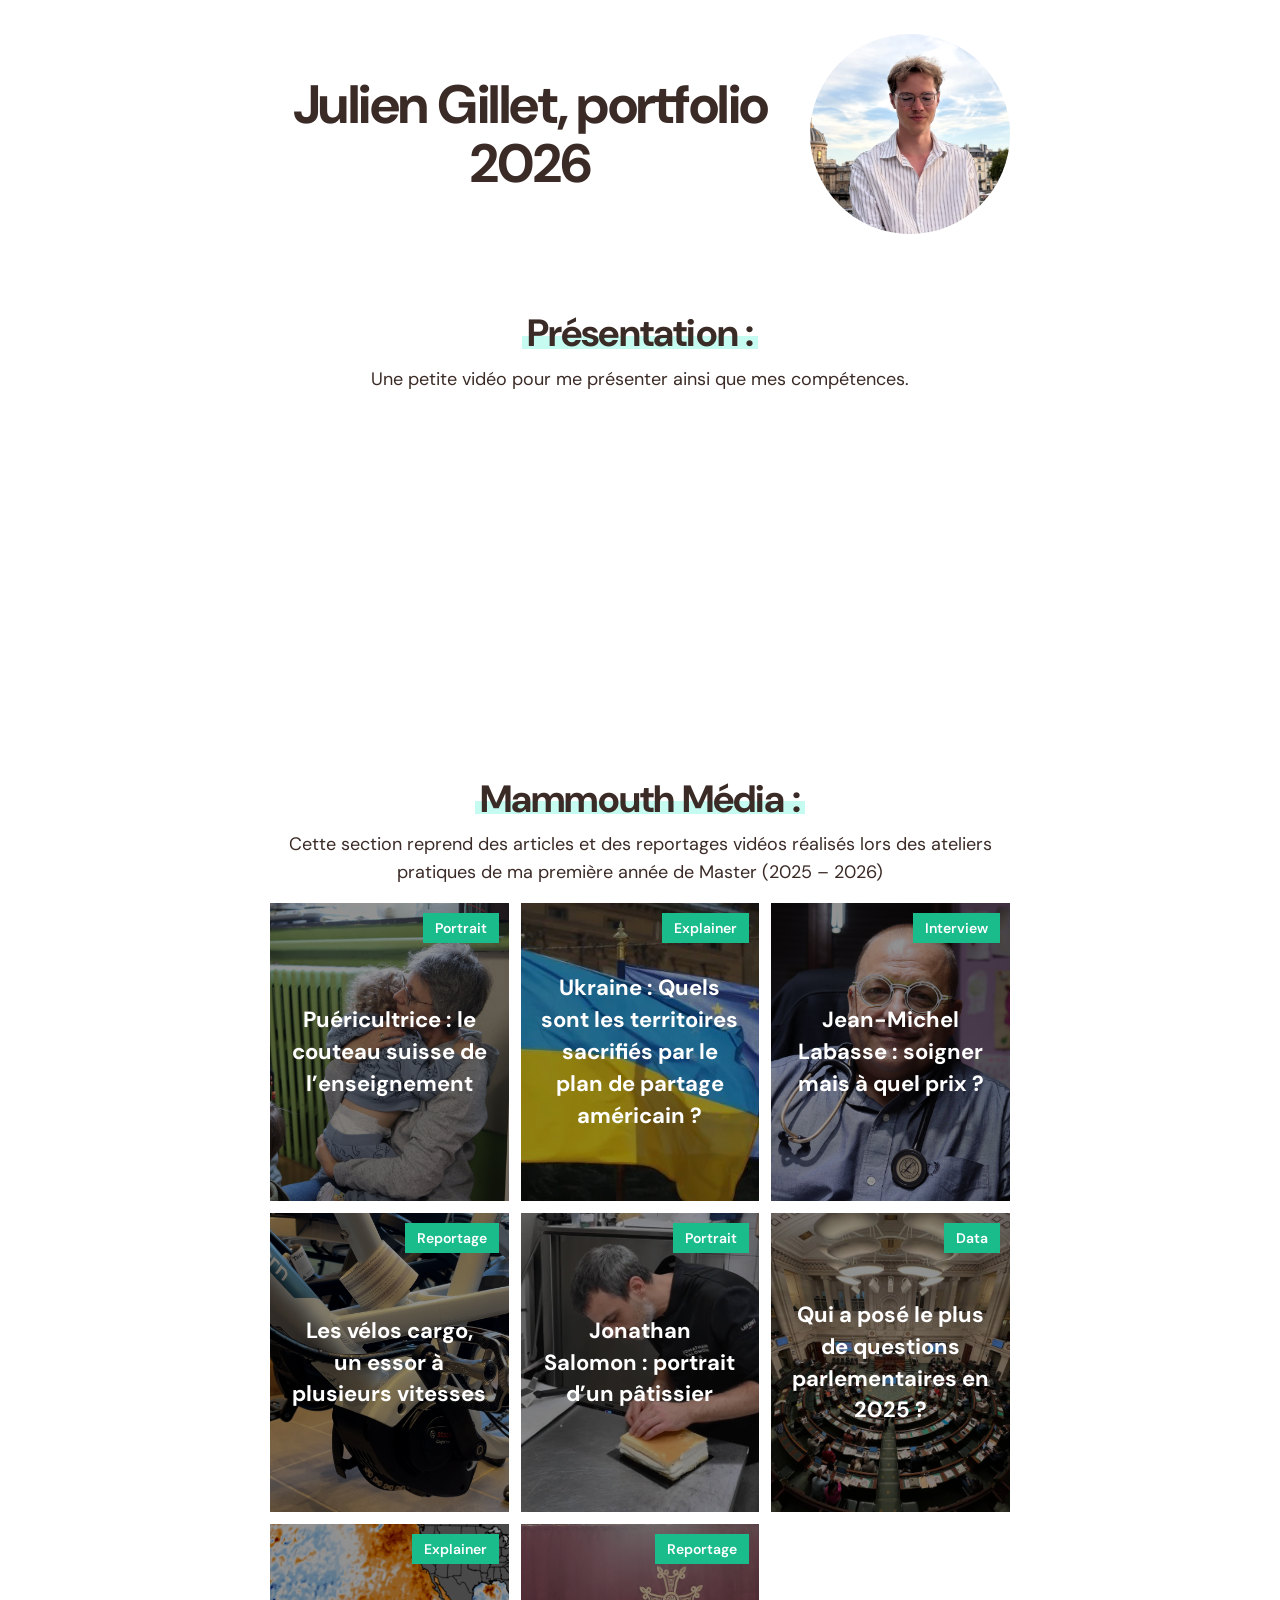
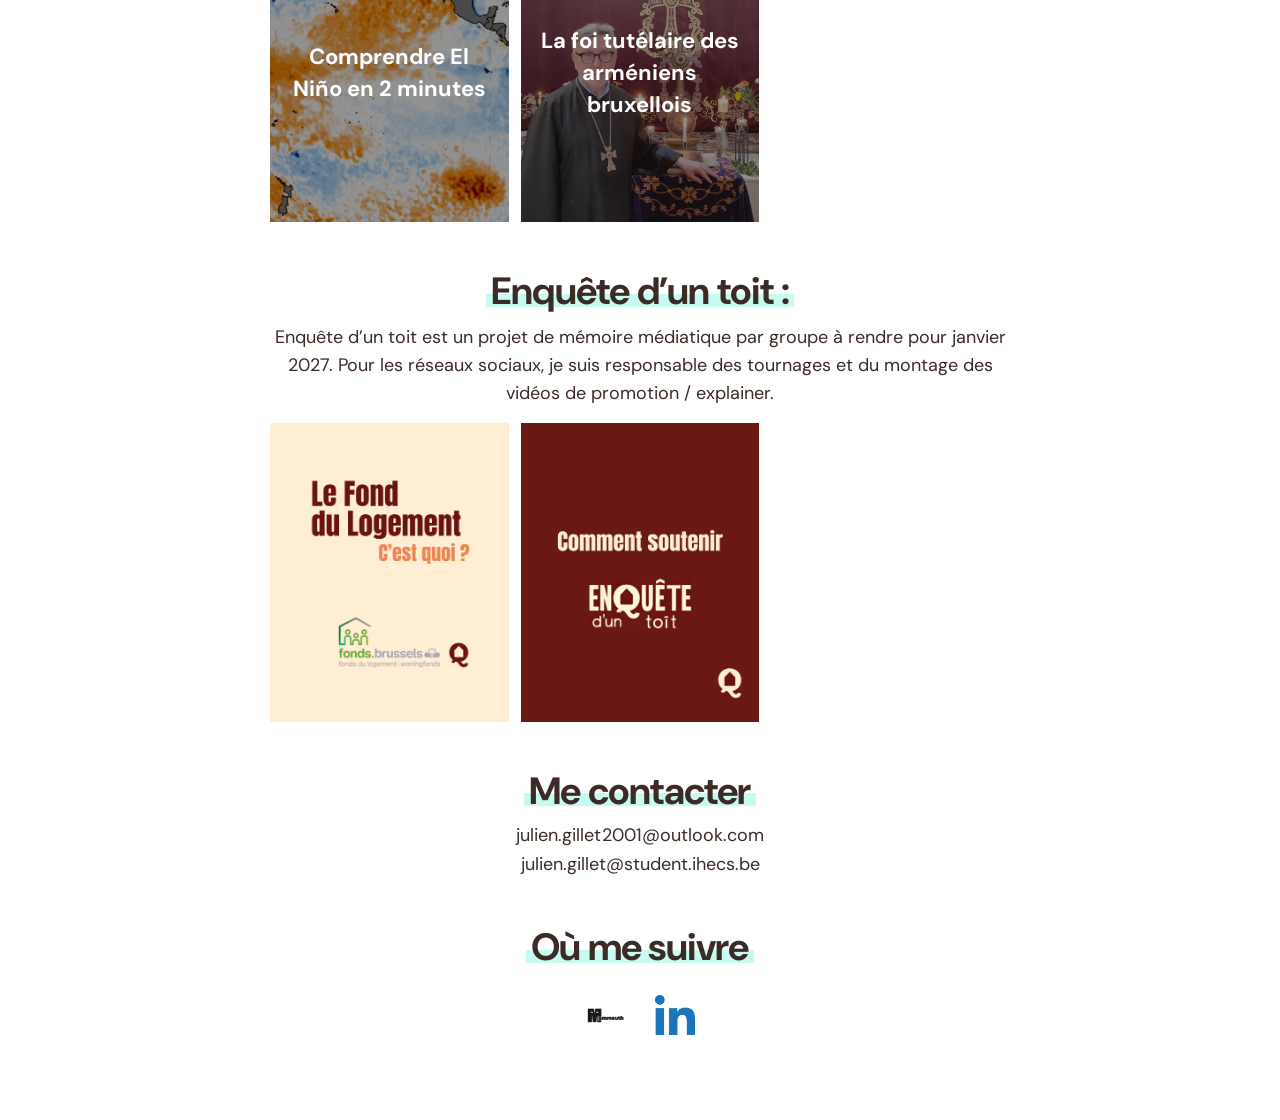
==== index.html @ 7c835398 "Add files via upload" ====
<!DOCTYPE html>
<html lang="fr">

<head>

  <meta charset="UTF-8">

  <meta name="viewport" content="width=device-width, initial-scale=1.0">

  <meta
    name="description"
    content="Portfolio de Julien Gillet, journaliste."
  >

  <title>Julien Gillet, journaliste</title>


  <!-- Police -->

  <link rel="preconnect" href="https://fonts.googleapis.com">

  <link
    rel="preconnect"
    href="https://fonts.gstatic.com"
    crossorigin
  >

  <link
    href="https://fonts.googleapis.com/css2?family=DM+Sans:wght@400;500;600;700&display=swap"
    rel="stylesheet"
  >


  <!-- CSS -->

  <link rel="stylesheet" href="style.css">

</head>


<body>


  <main class="site">


    <!-- =========================================
         TITRE PRINCIPAL
         ========================================= -->

    <header class="hero">

      <div class="hero-content">

        <h1>
          <span>Julien Gillet, portfolio 2026</span>
        </h1>

        <img
          src="images/JulienPdp.png"
          alt="Julien Gillet"
          class="portrait"
        >

      </div>

    </header>



    <!-- =========================================
         VIDÉO
         ========================================= -->

    <section class="section video-section">

      <h2>
        Présentation :
      </h2>

      <p class="video-subtitle">

        Une petite vidéo pour me présenter ainsi que mes compétences.

      </p>


      <div class="video-player">

  <iframe width="560" height="315" src="https://www.youtube.com/embed/Kkm72tckojM?si=UDaJJCQVINg5GWAx" title="YouTube video player" frameborder="0" allow="accelerometer; autoplay; clipboard-write; encrypted-media; gyroscope; picture-in-picture; web-share" referrerpolicy="strict-origin-when-cross-origin" allowfullscreen></iframe>
</div>

    </section>



    <!-- =========================================
         MAMMOUTH MEDIA
         ========================================= -->

    <section class="section mammouth">

      <h2>Mammouth Média :</h2>

      <p class="intro">

        Cette section reprend des articles et des reportages vidéos réalisés lors des
        ateliers pratiques de ma première année de Master (2025 – 2026)

      </p>


      <div class="cards-grid">


        <!-- =========================================
             CARTE 1
             ========================================= -->

        <a
          class="card"
          href="https://www.mammouth.media/puericultrice-le-couteau-suisse-de-lenseignement/"
          target="_blank"
          rel="noopener noreferrer"
        >

          <img
            src="images/1.jpg"
            alt="Puéricultrice"
          >

          <!-- CATÉGORIE -->

          <span class="card-category">
            Portrait
          </span>

          <span class="card-overlay"></span>

          <span class="card-content">

            <span class="card-title">
              Puéricultrice : le couteau suisse de l’enseignement
            </span>

            <span class="card-chapeau">

              Une part d’enseignante mixée avec une part d’éducatrice et un soupçon
              d’infirmière, c’est la description parfaite du métier de puéricultrice.
              Depuis 28 ans, Madame Anne accompagne les plus petits dans une école
              du quartier des Vennes à Liège.

            </span>

            <span class="card-date">08/12/2025</span>

          </span>

        </a>



        <!-- =========================================
             CARTE 2
             ========================================= -->

        <a
          class="card"
          href="https://www.mammouth.media/ukraine-quels-sont-les-territoires-sacrifies-par-le-plan-de-partage-americain/"
          target="_blank"
          rel="noopener noreferrer"
        >

          <img
            src="images/2.webp"
            alt="Ukraine"
          >

          <!-- CATÉGORIE -->

          <span class="card-category">
            Explainer
          </span>

          <span class="card-overlay"></span>

          <span class="card-content">

            <span class="card-title">
              Ukraine : Quels sont les territoires sacrifiés par le plan de partage américain ?
            </span>

            <span class="card-chapeau">

              Le plan de partage américain sur l’Ukraine, qui fait actuellement
              l’objet d’intense tractations diplomatiques, pourrait faire perdre
              au pays de larges pans de son territoire.

            </span>

            <span class="card-date">12/12/2025</span>

          </span>

        </a>



        <!-- =========================================
             CARTE 3
             ========================================= -->

        <a
          class="card"
          href="medecin.html"
        >

          <img
            src="images/JM1.JPG"
            alt="Jean-Michel Labasse"
          >

          <!-- CATÉGORIE -->

          <span class="card-category">
            Interview
          </span>

          <span class="card-overlay"></span>

          <span class="card-content">

            <span class="card-title">
              Jean-Michel Labasse : soigner mais à quel prix ?
            </span>

            <span class="card-chapeau">

              Dans la région de Juprelle, où trouver un médecin généraliste devient
              un défi, Jean-Michel Labasse poursuit ses journées jusque tard dans
              la nuit pour ses patients.

            </span>

            <span class="card-date">19/12/2025</span>

          </span>

        </a>



        <!-- =========================================
             CARTE 4
             ========================================= -->

        <a
          class="card"
          href="https://www.mammouth.media/les-velos-cargo-un-essor-a-plusieurs-vitesses/"
          target="_blank"
          rel="noopener noreferrer"
        >

          <img
            src="images/3.jpg"
            alt="Vélos cargo"
          >

          <!-- CATÉGORIE -->

          <span class="card-category">
            Reportage
          </span>

          <span class="card-overlay"></span>

          <span class="card-content">

            <span class="card-title">
              Les vélos cargo, un essor à plusieurs vitesses
            </span>

            <span class="card-chapeau">

              Entre 2022 et 2024, le vélo cargo a connu un pic de popularité
              et une augmentation des ventes de près de 66% à Bruxelles.
              Mais pourquoi ce moyen de transport est-il privilégié aujourd’hui
              dans la capitale ?

            </span>

            <span class="card-date">10/02/2026</span>

          </span>

        </a>



        <!-- =========================================
             CARTE 5
             ========================================= -->

        <a
          class="card"
          href="https://www.mammouth.media/jonathan-salomon-portrait-dun-patissier/"
          target="_blank"
          rel="noopener noreferrer"
        >

          <img
            src="images/4.png"
            alt="Jonathan Salomon"
          >

          <!-- CATÉGORIE -->

          <span class="card-category">
            Portrait
          </span>

          <span class="card-overlay"></span>

          <span class="card-content">

            <span class="card-title">
              Jonathan Salomon : portrait d’un pâtissier
            </span>

            <span class="card-chapeau">

              Révélation 2026 de la pâtisserie chez Tartines et Boterham,
              Jonathan Salomon incarne la rigueur, la précision et l’amour
              du travail bien fait. Entre gestes maîtrisés et quête de perfection,
              il nous ouvre les portes de sa passion et de son univers gourmand.

            </span>

            <span class="card-date">18/03/2026</span>

          </span>

        </a>



        <!-- =========================================
             CARTE 6
             ========================================= -->

        <a
          class="card"
          href="https://www.mammouth.media/qui-a-pose-le-plus-de-questions-parlementaires-en-2025/"
          target="_blank"
          rel="noopener noreferrer"
        >

          <img
            src="images/5.jpg"
            alt="Parlement"
          >

          <!-- CATÉGORIE -->

          <span class="card-category">
            Data
          </span>

          <span class="card-overlay"></span>

          <span class="card-content">

            <span class="card-title">
              Qui a posé le plus de questions parlementaires en 2025 ?
            </span>

            <span class="card-chapeau">

              Près de 14.000 questions ont été posées en 2025 par les élus
              fédéraux. Mammouth a analysé toutes les questions écrites et
              orales de l’année passée, et a découvert que certains députés
              gonflaient artificiellement leurs statistiques.

            </span>

            <span class="card-date">22/04/2026</span>

          </span>

        </a>



        <!-- =========================================
             CARTE 7
             ========================================= -->

        <a
          class="card"
          href="https://www.mammouth.media/comprendre-el-nino-en-2-minutes/"
          target="_blank"
          rel="noopener noreferrer"
        >

          <img
            src="images/6.png"
            alt="El Niño"
          >

          <!-- CATÉGORIE -->

          <span class="card-category">
            Explainer
          </span>

          <span class="card-overlay"></span>

          <span class="card-content">

            <span class="card-title">
              Comprendre El Niño en 2 minutes
            </span>

            <span class="card-chapeau">

              El Niño est un phénomène climatique au cours duquel les eaux
              de surface de l’océan Pacifique central et oriental connaissent
              un réchauffement anormal, provoquant des dérèglements
              météorologiques à travers le monde.

            </span>

            <span class="card-date">13/05/2026</span>

          </span>

        </a>



        <!-- =========================================
             CARTE 8
             ========================================= -->

        <a
          class="card"
          href="https://www.mammouth.media/la-foi-tutelaire-des-armeniens-bruxellois/"
          target="_blank"
          rel="noopener noreferrer"
        >

          <img
            src="images/7.jpeg"
            alt="Arméniens bruxellois"
          >

          <!-- CATÉGORIE -->

          <span class="card-category">
            Reportage
          </span>

          <span class="card-overlay"></span>

          <span class="card-content">

            <span class="card-title">
              La foi tutélaire des arméniens bruxellois
            </span>

            <span class="card-chapeau">

              Ils étaient marchands de tapis ou joailliers, ils sont maintenant
              couturiers, avocats ou commerçants. De la fin du XIXème siècle
              jusqu’aux réfugiés des crises récentes, les Arméniens ont bâti
              leur survie sur un équilibre : la transmission.

            </span>

            <span class="card-date">19/05/2026</span>

          </span>

        </a>

      </div>

    </section>



    <!-- =========================================
         ENQUÊTE D'UN TOIT
         ========================================= -->

    <section class="section enquete">

      <h2 class="surlignage-rouge">
        Enquête d’un toit :
      </h2>


      <p class="intro">

        Enquête d’un toit est un projet de mémoire médiatique par groupe
        à rendre pour janvier 2027. Pour les réseaux sociaux, je suis
        responsable des tournages et du montage des vidéos de promotion /
        explainer.

      </p>


      <div class="project-grid">


        <!-- IMAGE ENQUÊTE 1 -->

        <a
          class="project-card"
          href="https://www.instagram.com/reel/DZh5MXGIscO/?utm_source=ig_web_copy_link&igsh=MzRlODBiNWFlZA=="
          target="_blank"
          rel="noopener noreferrer"
        >

          <img
            src="images/E1.png"
            alt="Le Fonds du logement"
          >

        </a>



        <!-- IMAGE ENQUÊTE 2 -->

        <a
          class="project-card"
          href="https://www.instagram.com/reel/Dacrt1Roj2_/?utm_source=ig_web_copy_link&igsh=MzRlODBiNWFlZA=="
          target="_blank"
          rel="noopener noreferrer"
        >

          <img
            src="images/E2.png"
            alt="Enquête d'un toit"
          >

        </a>


      </div>

    </section>



    <!-- =========================================
         CONTACT & RÉSEAUX
         ========================================= -->

    <section class="section contact">


      <!-- ME CONTACTER -->

      <h2>
        Me contacter
      </h2>


      <a
        class="email"
        href="mailto:julien.gillet2001@outlook.com"
      >
        julien.gillet2001@outlook.com
      </a>


      <a
        class="email"
        href="mailto:julien.gillet@student.ihecs.be"
      >
        julien.gillet@student.ihecs.be
      </a>



      <!-- ME SUIVRE -->

      <h2 class="follow-title">
        Où me suivre
      </h2>


      <div class="social-links">


        <!-- MAMMOUTH MEDIA -->

        <a
          href="https://www.mammouth.media/author/julieng/"
          target="_blank"
          rel="noopener noreferrer"
        >

          <img
            src="images/Mammouth.gif"
            alt="Mammouth Media"
          >

        </a>



        <!-- LINKEDIN -->

        <a
          href="https://www.linkedin.com/in/julien-gillet-116ba7292/"
          target="_blank"
          rel="noopener noreferrer"
        >

          <img
            src="images/linkedin.png"
            alt="LinkedIn"
          >

        </a>

      </div>

    </section>


  </main>


</body>

</html>
---- style.css ----
/* =========================================
   JULIEN GILLET — PORTFOLIO
   ========================================= */

:root {

  --background: #ffffff;

  --text: #3b2b27;

  --card-gap: 12px;

  --content-width: 740px;

}

* {

  box-sizing: border-box;

}

html {

  scroll-behavior: smooth;

}

body {

  margin: 0;

  background: var(--background);

  color: var(--text);

  font-family: "DM Sans", sans-serif;

  -webkit-font-smoothing: antialiased;

}

.site {

  width: min(var(--content-width), calc(100% - 40px));

  margin: 0 auto;

  padding-bottom: 80px;

}

/* =========================================
   TITRE + PHOTO
   ========================================= */

.hero-content {
  display: flex;
  align-items: center;
  justify-content: center;
  gap: 20px;
}

.portrait {
  width: 200px;
  height: 200px;
  object-fit: cover;
  border-radius: 50%;
  display: block;
}


/* =========================================
   TITRE PRINCIPAL
   ========================================= */

.hero {

  text-align: center;

  padding: 34px 0 78px;

}

.hero h1 {

  position: relative;

  display: inline-block;

  margin: 0;

  font-size: clamp(34px, 5vw, 54px);

  line-height: 1.1;

  font-weight: 700;

  letter-spacing: -1.5px;

  z-index: 1;

}


/* SURLIGNAGE DU H1 */

.hero h1::after {

  content: "";

  position: absolute;

  left: -5px;

  right: -5px;

  bottom: 7px;

  height: 30%;

  z-index: -1;

}


/* =========================================
   TITRES H2
   ========================================= */

.section h2 {

  position: relative;

  display: inline-block;

  margin: 0 0 10px;

  font-size: 38px;

  line-height: 1.15;

  font-weight: 700;

  letter-spacing: -0.8px;

  z-index: 1;

}


/* SURLIGNAGE H2 */

.section h2::after {

  content: "";

  position: absolute;

  left: -5px;

  right: -5px;

  bottom: 7px;

  height: 30%;

  background: rgba(166, 249, 232, 0.65);

  z-index: -1;

}


/* =========================================
   SURIGNAGE ROUGE
   ENQUÊTE D'UN TOIT
   ========================================= */

.surlignage-rouge::after {

  background: rgba(108, 21, 18, 0.65);

}


/* =========================================
   SECTIONS
   ========================================= */

.section {

  text-align: center;

  margin-bottom: 48px;

}



.intro {

  margin: 0 0 16px;

  font-size: 18px;

  line-height: 1.55;

  font-weight: 400;

}


/* =========================================
   VIDÉO
   ========================================= */

.video-section {

  margin-bottom: 48px;

}


.video-subtitle {

  margin: 0 0 16px;

  font-size: 18px;

  line-height: 1.55;

  font-weight: 400;

}


.video-player {

  width: 100%;

  overflow: hidden;

}


.video-player video {

  display: block;

  width: 100%;

  height: auto;

}


/* =========================================
   CARTES MAMMOUTH MEDIA
   ========================================= */

.cards-grid {

  display: grid;

  grid-template-columns: repeat(3, minmax(0, 1fr));

  gap: var(--card-gap);

  text-align: left;

}



.card {

  position: relative;

  display: block;

  aspect-ratio: 0.80;

  overflow: hidden;

  color: white;

  text-decoration: none;

  isolation: isolate;

}


/* IMAGE */

.card img {

  position: absolute;

  inset: 0;

  width: 100%;

  height: 100%;

  object-fit: cover;

  display: block;

  transition: transform 0.45s ease;

}


/* =========================================
   CATÉGORIE
   ========================================= */

.card-category {

  position: absolute;

  top: 10px;

  right: 10px;

  z-index: 4;

  padding: 8px 12px;

  background: #1abc8c;

  color: white;

  font-size: 14px;

  font-weight: 600;

  line-height: 1;

  pointer-events: none;

}


/* =========================================
   OVERLAY
   ========================================= */

.card-overlay {

  position: absolute;

  inset: 0;

  z-index: 1;

  background: rgba(0, 0, 0, 0.43);

  transition: background 0.4s ease;

}


/* =========================================
   CONTENU DE LA CARTE
   ========================================= */

.card-content {

  position: absolute;

  inset: 0;

  z-index: 2;

  width: 100%;

  height: 100%;

  display: flex;

  align-items: center;

  justify-content: center;

  padding: 20px;

  text-align: center;

}


/* =========================================
   TITRE
   ========================================= */

.card-title {

  display: block;

  font-size: clamp(17px, 2vw, 22px);

  line-height: 1.45;

  font-weight: 700;

  opacity: 1;

  transition:

    opacity 0.3s ease,

    transform 0.4s ease;

}


/* =========================================
   CHAPEAU
   ========================================= */

.card-chapeau {

  position: absolute;

  left: 50%;

  top: 50%;

  width: 85%;

  transform: translate(-50%, -50%);

  opacity: 0;

  font-size: 14px;

  line-height: 1.45;

  font-weight: 400;

  transition: opacity 0.35s ease;

  pointer-events: none;

}


/* =========================================
   DATE
   ========================================= */

.card-date {

  position: absolute;

  left: 50%;

  bottom: 16px;

  transform: translateX(-50%);

  width: 90%;

  text-align: center;

  font-size: 12px;

  font-weight: 500;

  opacity: 0;

  transition: opacity 0.35s ease;

  pointer-events: none;

}


/* =========================================
   HOVER CARTES
   ========================================= */

.card:hover img {

  transform: scale(1.045);

}



.card:hover .card-overlay {

  background: rgba(0, 0, 0, 0.70);

}


/* LE TITRE DISPARAÎT */

.card:hover .card-title {

  opacity: 0;

  transform: scale(0.95);

}


/* LE CHAPEAU APPARAÎT */

.card:hover .card-chapeau {

  opacity: 1;

}


/* LA DATE APPARAÎT EN BAS */

.card:hover .card-date {

  opacity: 1;

}


/* =========================================
   ENQUÊTE D'UN TOIT
   ========================================= */

.enquete {

  margin-top: 4px;

}



.project-grid {

  display: grid;

  grid-template-columns: repeat(3, minmax(0, 1fr));

  gap: var(--card-gap);

  justify-content: center;

}



.project-card {

  position: relative;

  display: block;

  aspect-ratio: 0.80;

  overflow: hidden;

  line-height: 0;

}



.project-card img {

  width: 100%;

  height: 100%;

  object-fit: cover;

  display: block;

  transition: transform 0.35s ease;

}



.project-card:hover img {

  transform: scale(1.025);

}


/* =========================================
   CONTACT
   ========================================= */

.contact {

  margin-top: 8px;

  margin-bottom: 0;

  display: flex;

  flex-direction: column;

  align-items: center;

}



.contact h2 {

  margin-bottom: 10px;

}


/* EMAIL */

.email {

  display: block;

  color: var(--text);

  font-size: 18px;

  text-decoration: none;

  margin-bottom: 5px;

}



.email:hover {

  text-decoration: underline;

}


/* =========================================
   RÉSEAUX SOCIAUX
   ========================================= */

.follow-title {

  margin-top: 45px !important;

}



.social-links {

  display: flex;

  align-items: center;

  justify-content: center;

  gap: 20px;

  margin-top: 10px;

}



.social-links a {

  display: flex;

  align-items: center;

  justify-content: center;

  width: 50px;

  height: 50px;

  background: transparent;

  text-decoration: none;

}



.social-links img {

  width: 40px;

  height: 40px;

  object-fit: contain;

  display: block;

  transition:

    transform 0.25s ease,

    opacity 0.25s ease;

}



.social-links a:hover img {

  transform: scale(1.1);

  opacity: 0.75;

}


/* =========================================
   TABLETTE
   ========================================= */

@media (max-width: 800px) {

  .site {

    width: min(100% - 32px, 620px);

  }



  .hero {

    padding-top: 28px;

    padding-bottom: 55px;

  }
  .hero-content {
  gap: 12px;
}

.portrait {
  width: 65px;
  height: 65px;
}



  .section h2 {

    font-size: 32px;

  }



  .intro {

    font-size: 17px;

  }



  .cards-grid {

    grid-template-columns: repeat(2, 1fr);

  }



  .project-grid {

    grid-template-columns: repeat(2, 1fr);

  }

}


/* =========================================
   TÉLÉPHONE
   ========================================= */

@media (max-width: 560px) {

  .site {

    width: calc(100% - 28px);

    padding-bottom: 50px;

  }



  .hero {

    padding: 24px 0 42px;

  }



  .hero h1 {

    font-size: 34px;

    letter-spacing: -1px;

  }



  .section {

    margin-bottom: 42px;

  }



  .section h2 {

    font-size: 29px;

  }



  .intro {

    font-size: 16px;

    line-height: 1.5;

  }



  /* CARTES */

  .cards-grid {

    grid-template-columns: 1fr;

    gap: 10px;

  }



  .card {

    aspect-ratio: 1 / 1.15;

  }



  .card-title {

    width: 85%;

    font-size: 21px;

  }



  /* CATÉGORIE PLUS PETITE SUR MOBILE */

  .card-category {

    top: 8px;

    right: 8px;

    padding: 7px 10px;

    font-size: 12px;

  }



  /* ENQUÊTE */

  .project-grid {

    grid-template-columns: 1fr;

  }



  .project-card {

    aspect-ratio: 0.80;

  }



  /* RÉSEAUX */

  .social-links img {

    width: 35px;

    height: 35px;

  }



  .social-links a {

    width: 45px;

    height: 45px;

  }

}
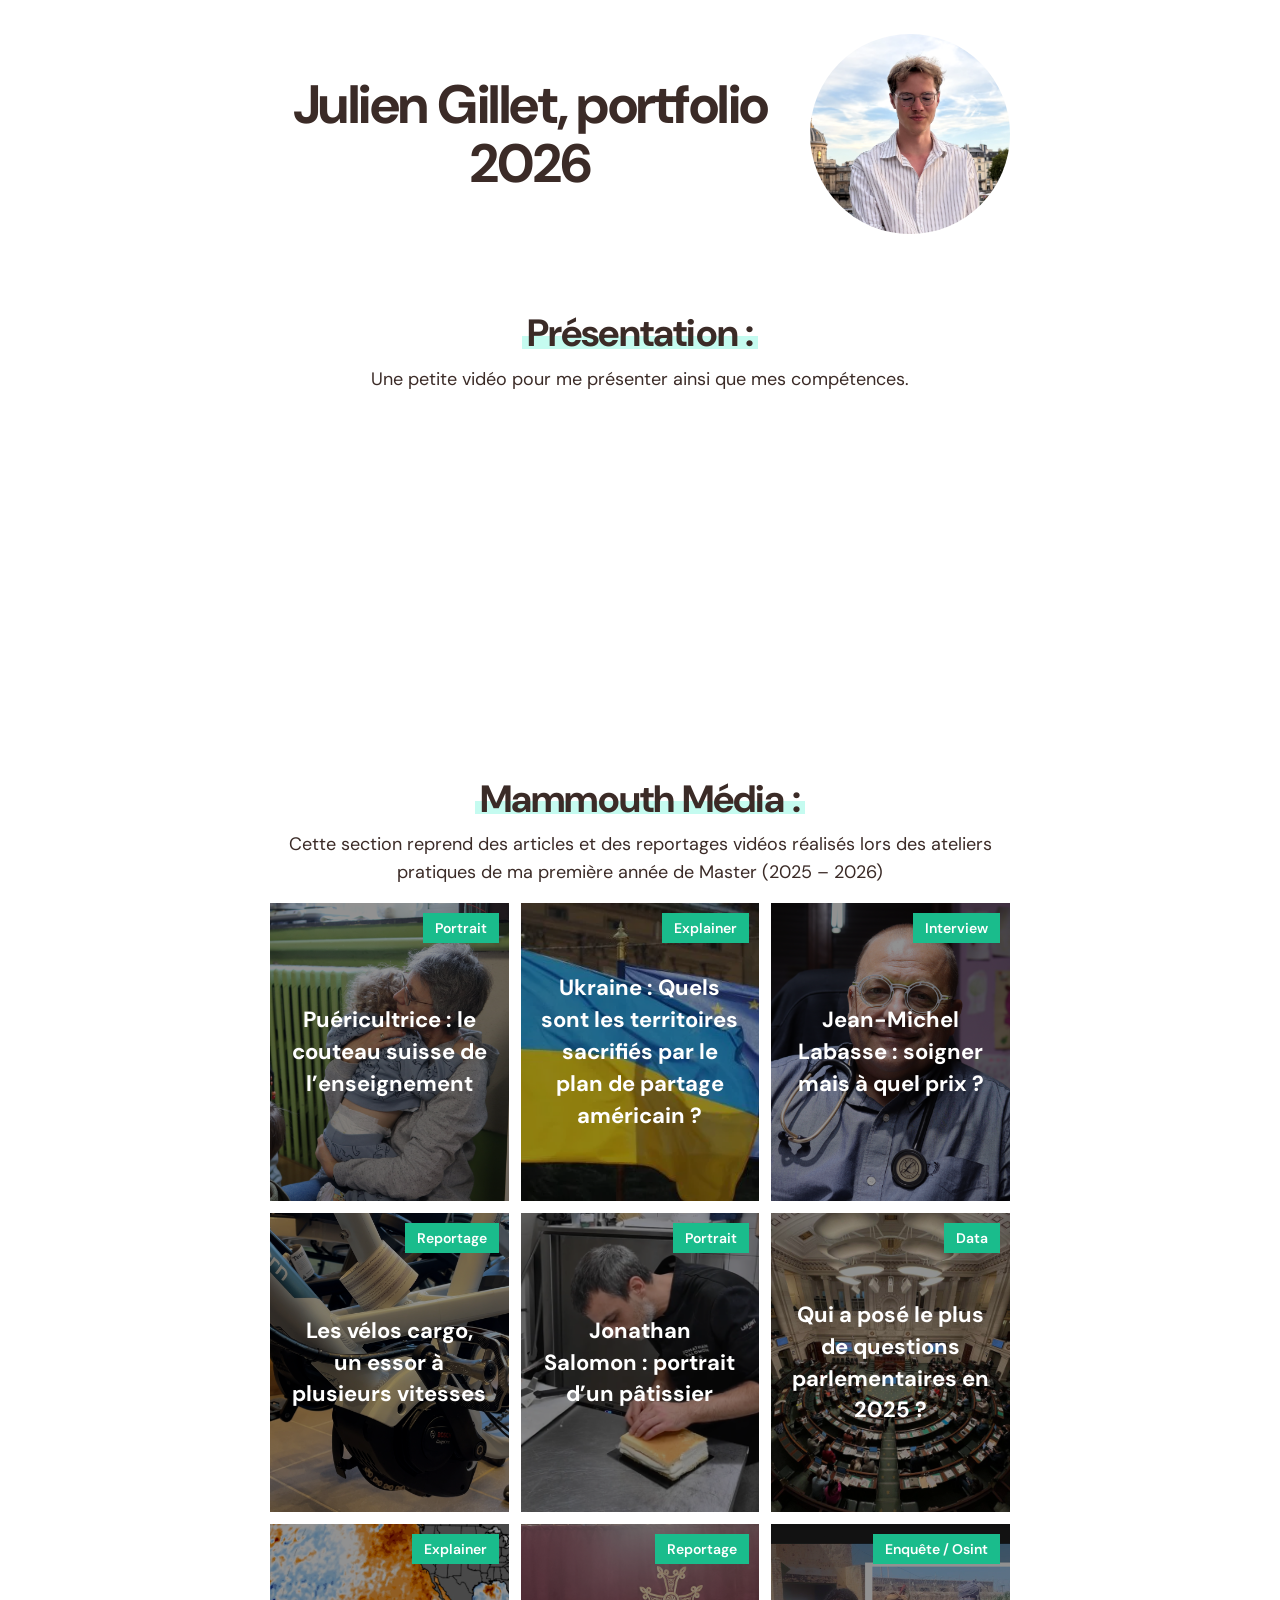
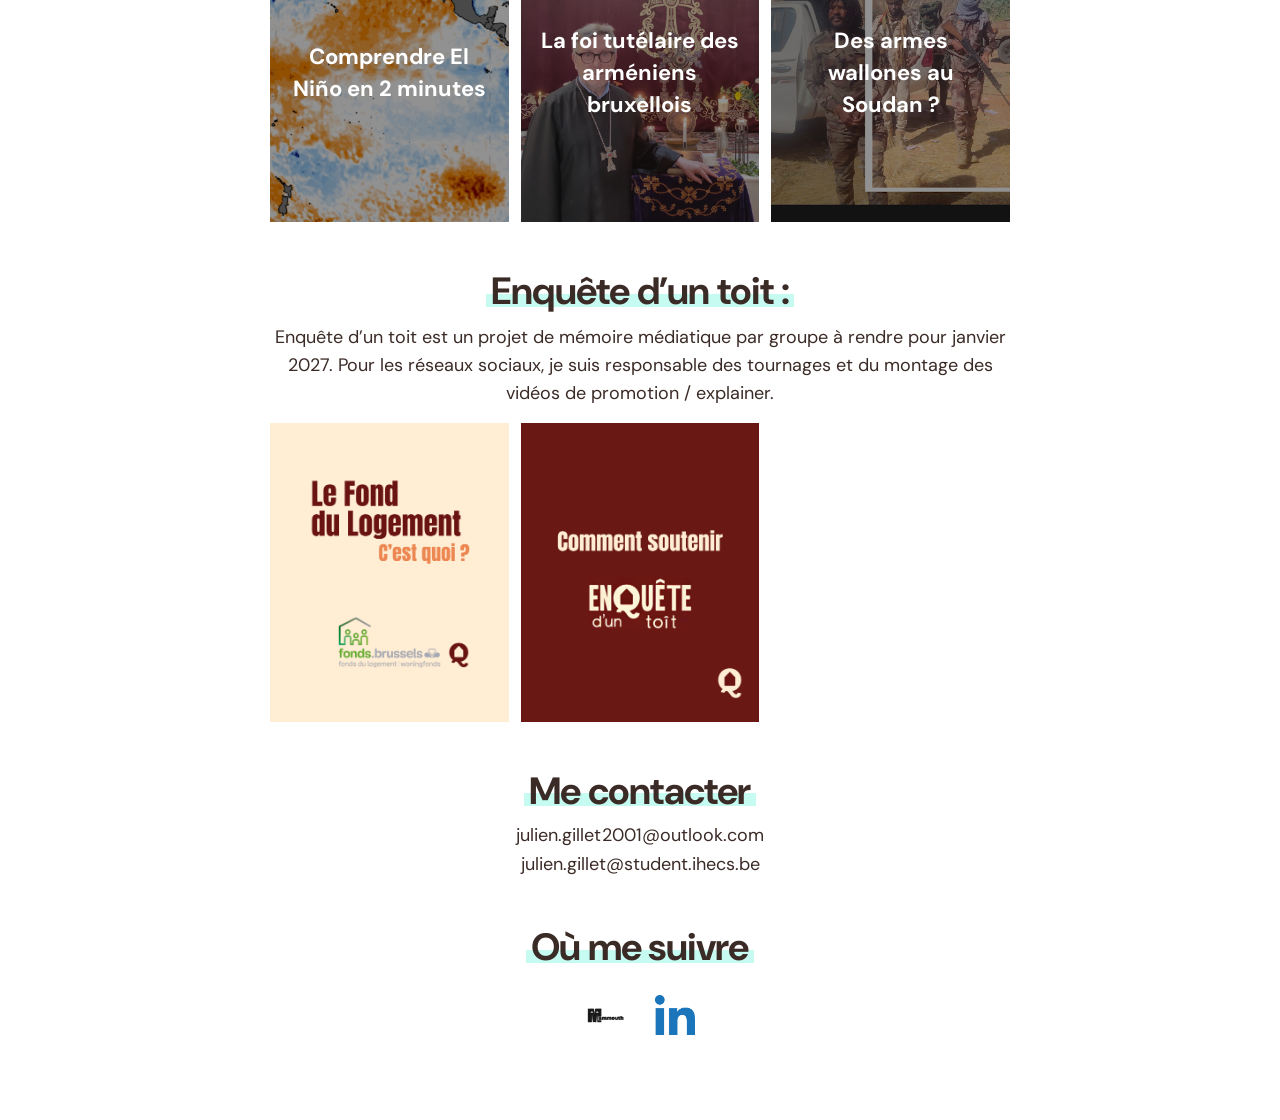
==== commit bb88eb66: "Add files via upload" ====
--- a/index.html
+++ b/index.html
@@ -87,7 +87,7 @@
 
       <div class="video-player">
 
-  <iframe width="560" height="315" src="https://www.youtube.com/embed/Kkm72tckojM?si=UDaJJCQVINg5GWAx" title="YouTube video player" frameborder="0" allow="accelerometer; autoplay; clipboard-write; encrypted-media; gyroscope; picture-in-picture; web-share" referrerpolicy="strict-origin-when-cross-origin" allowfullscreen></iframe>
+  <iframe width="560" height="315" src="https://www.youtube.com/embed/Kkm72tckojM?si=p3URlitK6SQ-vZrB" title="YouTube video player" frameborder="0" allow="accelerometer; autoplay; clipboard-write; encrypted-media; gyroscope; picture-in-picture; web-share" referrerpolicy="strict-origin-when-cross-origin" allowfullscreen></iframe>
 </div>
 
     </section>
@@ -478,6 +478,48 @@
             </span>
 
             <span class="card-date">19/05/2026</span>
+
+          </span>
+
+        </a>
+
+         <!-- =========================================
+             CARTE 9
+             ========================================= -->
+
+        <a
+          class="card"
+          href="https://www.youtube.com/watch?v=fZHz78l14D4"
+          target="_blank"
+          rel="noopener noreferrer"
+        >
+
+          <img
+            src="images/Soudan.png"
+            alt="FSR Soudan"
+          >
+
+          <!-- CATÉGORIE -->
+
+          <span class="card-category">
+            Enquête / Osint
+          </span>
+
+          <span class="card-overlay"></span>
+
+          <span class="card-content">
+
+            <span class="card-title">
+             Des armes wallones au Soudan ?
+            </span>
+
+            <span class="card-chapeau">
+
+              Les Forces de Soutien Rapide (FSR) s'affichent régulièrement sur les réseaux sociaux brandissant leurs armes. Mais au milieu des kalachnikovs et des mitrailleuses, un détail nous a interpellés : la présence récurrente de fusils d'assaut FAL.
+
+            </span>
+
+            <span class="card-date">26/10/2026</span>
 
           </span>
 
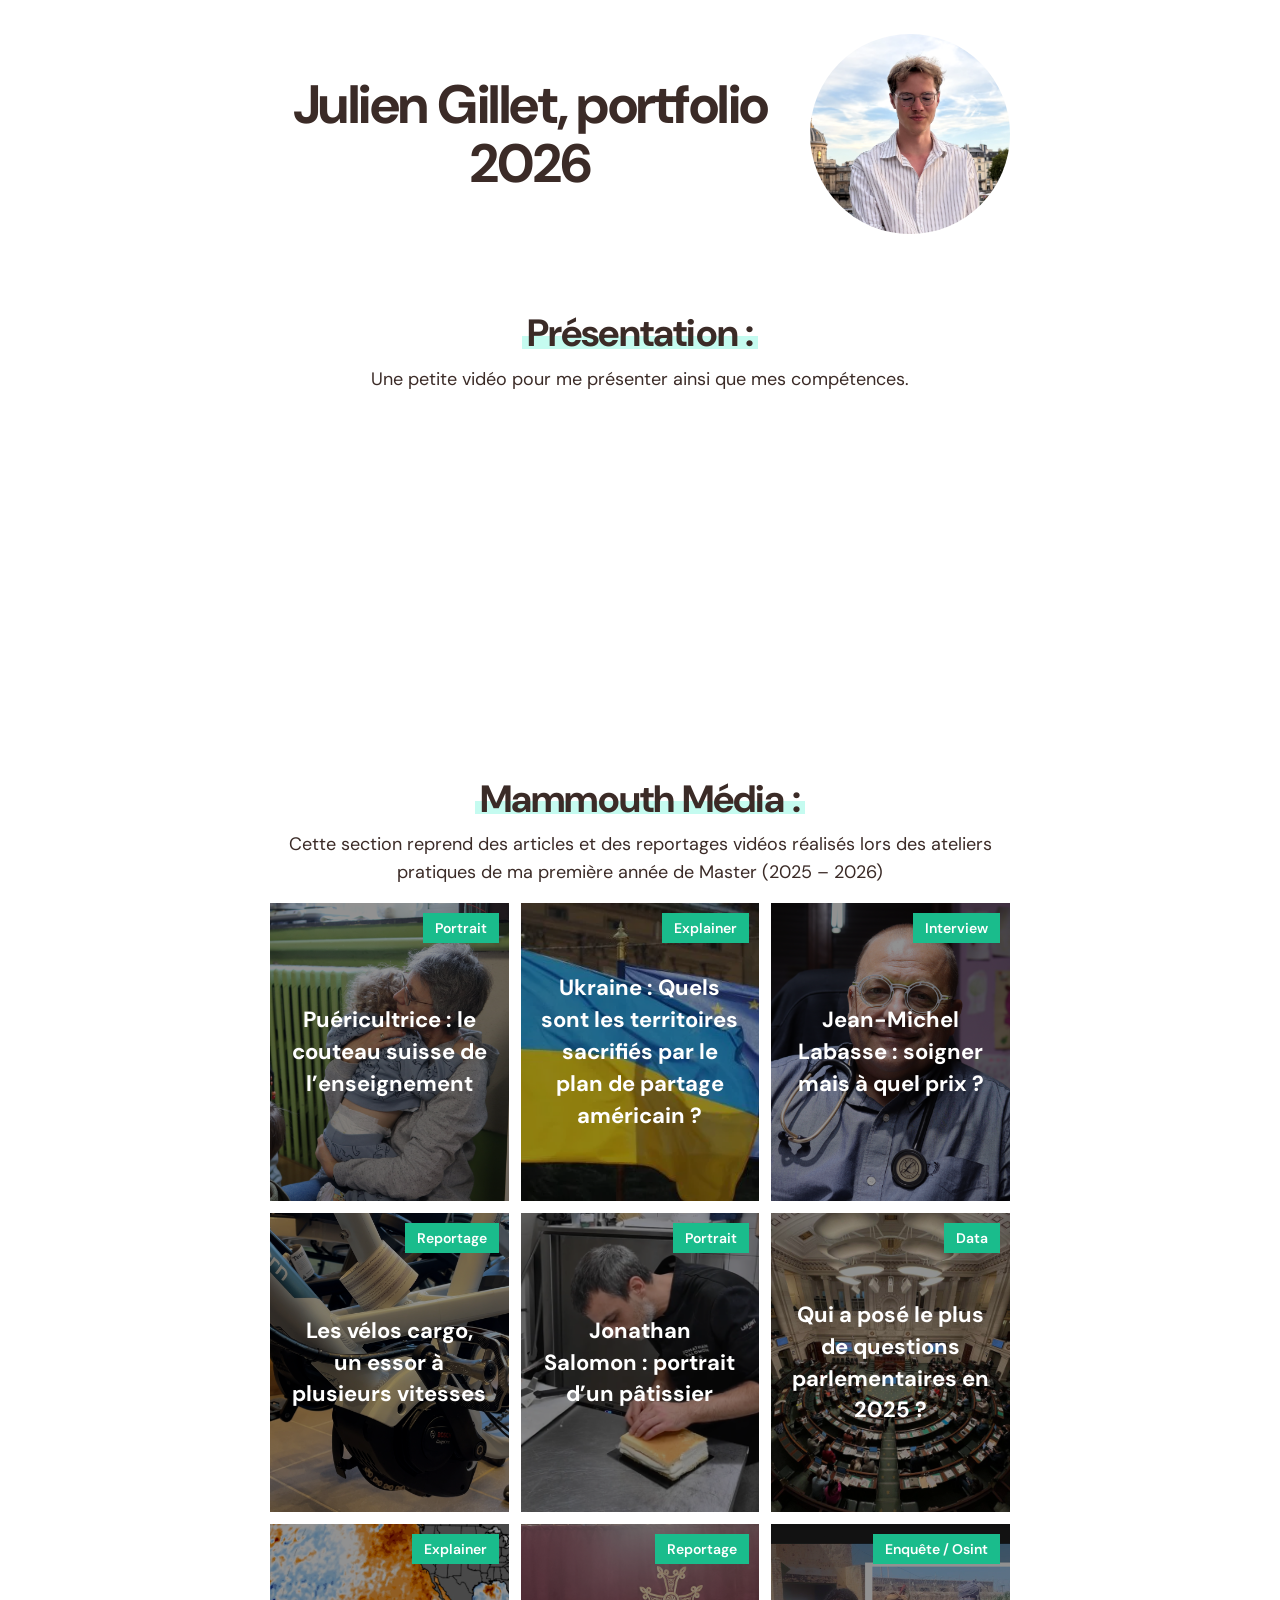
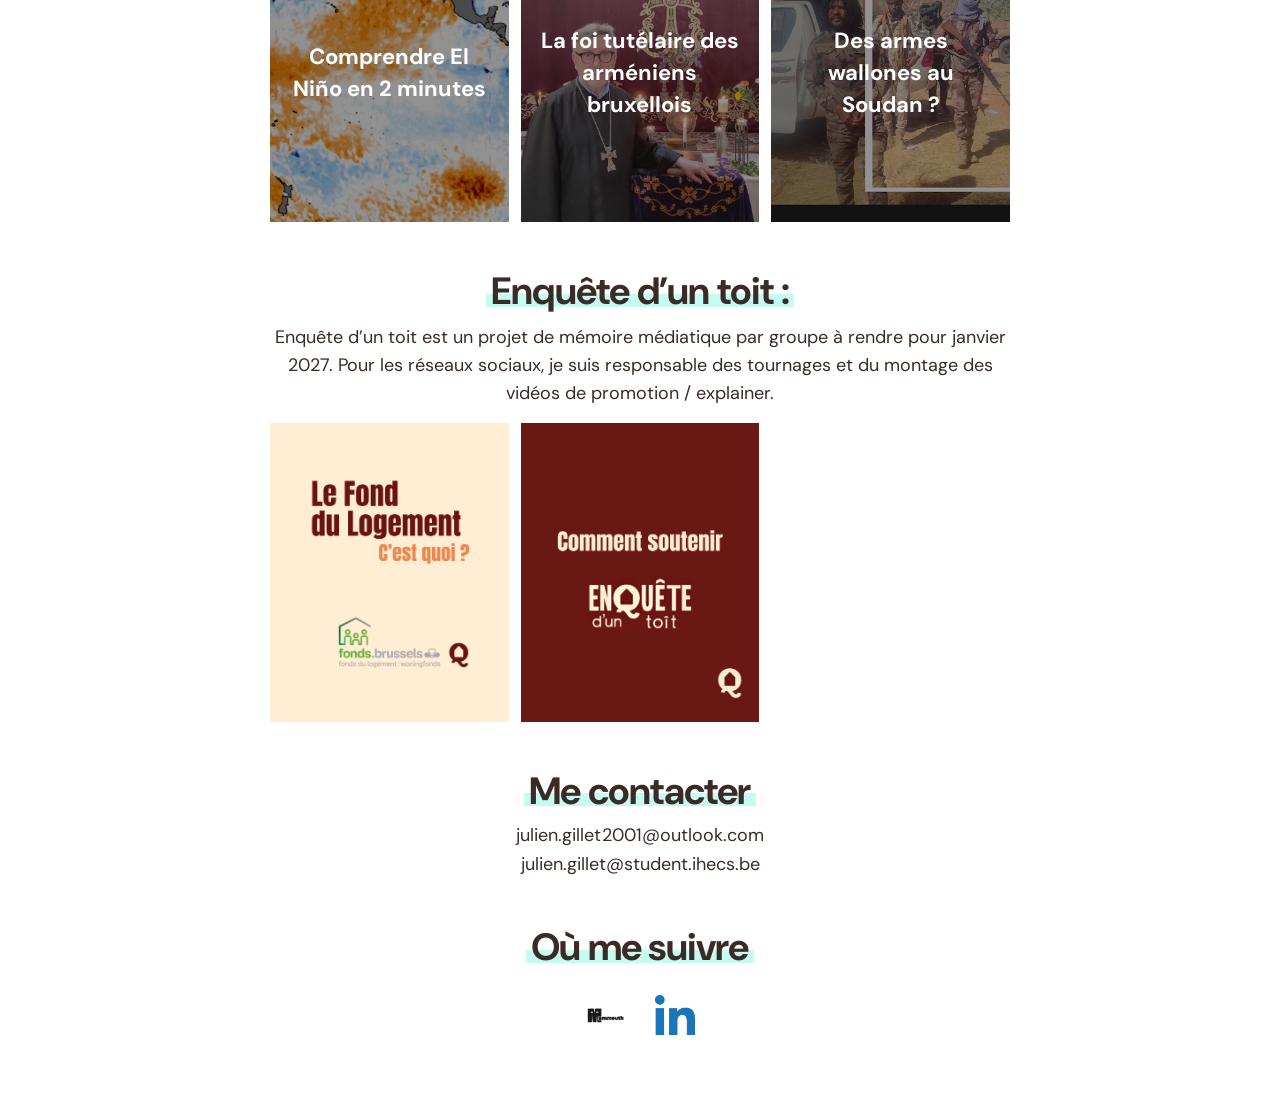
==== commit 2ffe4121: "Update YouTube link in index.html" ====
--- a/index.html
+++ b/index.html
@@ -489,7 +489,7 @@
 
         <a
           class="card"
-          href="https://www.youtube.com/watch?v=fZHz78l14D4"
+          href="https://youtu.be/4Po5CFa3hcI"
           target="_blank"
           rel="noopener noreferrer"
         >
@@ -679,4 +679,4 @@
 
 </body>
 
-</html>+</html>
--- a/style.css
+++ b/style.css
@@ -1,5 +1,7 @@
 /* =========================================
+
    JULIEN GILLET — PORTFOLIO
+
    ========================================= */
 
 :root {
@@ -51,27 +53,41 @@
 }
 
 /* =========================================
+
    TITRE + PHOTO
+
    ========================================= */
 
 .hero-content {
+
   display: flex;
+
   align-items: center;
+
   justify-content: center;
+
   gap: 20px;
+
 }
 
 .portrait {
+
   width: 200px;
+
   height: 200px;
+
   object-fit: cover;
+
   border-radius: 50%;
+
   display: block;
-}
-
-
-/* =========================================
+
+}
+
+/* =========================================
+
    TITRE PRINCIPAL
+
    ========================================= */
 
 .hero {
@@ -102,7 +118,6 @@
 
 }
 
-
 /* SURLIGNAGE DU H1 */
 
 .hero h1::after {
@@ -123,9 +138,10 @@
 
 }
 
-
-/* =========================================
+/* =========================================
+
    TITRES H2
+
    ========================================= */
 
 .section h2 {
@@ -148,7 +164,6 @@
 
 }
 
-
 /* SURLIGNAGE H2 */
 
 .section h2::after {
@@ -171,10 +186,12 @@
 
 }
 
-
-/* =========================================
+/* =========================================
+
    SURIGNAGE ROUGE
+
    ENQUÊTE D'UN TOIT
+
    ========================================= */
 
 .surlignage-rouge::after {
@@ -183,9 +200,10 @@
 
 }
 
-
-/* =========================================
+/* =========================================
+
    SECTIONS
+
    ========================================= */
 
 .section {
@@ -196,8 +214,6 @@
 
 }
 
-
-
 .intro {
 
   margin: 0 0 16px;
@@ -210,9 +226,10 @@
 
 }
 
-
-/* =========================================
+/* =========================================
+
    VIDÉO
+
    ========================================= */
 
 .video-section {
@@ -221,7 +238,6 @@
 
 }
 
-
 .video-subtitle {
 
   margin: 0 0 16px;
@@ -234,7 +250,6 @@
 
 }
 
-
 .video-player {
 
   width: 100%;
@@ -243,7 +258,6 @@
 
 }
 
-
 .video-player video {
 
   display: block;
@@ -254,9 +268,10 @@
 
 }
 
-
-/* =========================================
+/* =========================================
+
    CARTES MAMMOUTH MEDIA
+
    ========================================= */
 
 .cards-grid {
@@ -271,8 +286,6 @@
 
 }
 
-
-
 .card {
 
   position: relative;
@@ -291,7 +304,6 @@
 
 }
 
-
 /* IMAGE */
 
 .card img {
@@ -312,9 +324,10 @@
 
 }
 
-
-/* =========================================
+/* =========================================
+
    CATÉGORIE
+
    ========================================= */
 
 .card-category {
@@ -343,9 +356,10 @@
 
 }
 
-
-/* =========================================
+/* =========================================
+
    OVERLAY
+
    ========================================= */
 
 .card-overlay {
@@ -362,9 +376,10 @@
 
 }
 
-
-/* =========================================
+/* =========================================
+
    CONTENU DE LA CARTE
+
    ========================================= */
 
 .card-content {
@@ -391,9 +406,10 @@
 
 }
 
-
-/* =========================================
+/* =========================================
+
    TITRE
+
    ========================================= */
 
 .card-title {
@@ -416,9 +432,10 @@
 
 }
 
-
-/* =========================================
+/* =========================================
+
    CHAPEAU
+
    ========================================= */
 
 .card-chapeau {
@@ -447,9 +464,10 @@
 
 }
 
-
-/* =========================================
+/* =========================================
+
    DATE
+
    ========================================= */
 
 .card-date {
@@ -478,9 +496,10 @@
 
 }
 
-
-/* =========================================
+/* =========================================
+
    HOVER CARTES
+
    ========================================= */
 
 .card:hover img {
@@ -489,15 +508,12 @@
 
 }
 
-
-
 .card:hover .card-overlay {
 
   background: rgba(0, 0, 0, 0.70);
 
 }
 
-
 /* LE TITRE DISPARAÎT */
 
 .card:hover .card-title {
@@ -508,7 +524,6 @@
 
 }
 
-
 /* LE CHAPEAU APPARAÎT */
 
 .card:hover .card-chapeau {
@@ -517,7 +532,6 @@
 
 }
 
-
 /* LA DATE APPARAÎT EN BAS */
 
 .card:hover .card-date {
@@ -526,9 +540,10 @@
 
 }
 
-
-/* =========================================
+/* =========================================
+
    ENQUÊTE D'UN TOIT
+
    ========================================= */
 
 .enquete {
@@ -537,8 +552,6 @@
 
 }
 
-
-
 .project-grid {
 
   display: grid;
@@ -551,8 +564,6 @@
 
 }
 
-
-
 .project-card {
 
   position: relative;
@@ -567,8 +578,6 @@
 
 }
 
-
-
 .project-card img {
 
   width: 100%;
@@ -583,17 +592,16 @@
 
 }
 
-
-
 .project-card:hover img {
 
   transform: scale(1.025);
 
 }
 
-
-/* =========================================
+/* =========================================
+
    CONTACT
+
    ========================================= */
 
 .contact {
@@ -610,15 +618,12 @@
 
 }
 
-
-
 .contact h2 {
 
   margin-bottom: 10px;
 
 }
 
-
 /* EMAIL */
 
 .email {
@@ -635,17 +640,16 @@
 
 }
 
-
-
 .email:hover {
 
   text-decoration: underline;
 
 }
 
-
-/* =========================================
+/* =========================================
+
    RÉSEAUX SOCIAUX
+
    ========================================= */
 
 .follow-title {
@@ -654,8 +658,6 @@
 
 }
 
-
-
 .social-links {
 
   display: flex;
@@ -670,8 +672,6 @@
 
 }
 
-
-
 .social-links a {
 
   display: flex;
@@ -690,8 +690,6 @@
 
 }
 
-
-
 .social-links img {
 
   width: 40px;
@@ -710,8 +708,6 @@
 
 }
 
-
-
 .social-links a:hover img {
 
   transform: scale(1.1);
@@ -720,9 +716,10 @@
 
 }
 
-
-/* =========================================
+/* =========================================
+
    TABLETTE
+
    ========================================= */
 
 @media (max-width: 800px) {
@@ -733,8 +730,6 @@
 
   }
 
-
-
   .hero {
 
     padding-top: 28px;
@@ -742,16 +737,20 @@
     padding-bottom: 55px;
 
   }
+
   .hero-content {
+
   gap: 12px;
+
 }
 
 .portrait {
+
   width: 65px;
+
   height: 65px;
-}
-
-
+
+}
 
   .section h2 {
 
@@ -759,24 +758,18 @@
 
   }
 
-
-
   .intro {
 
     font-size: 17px;
 
   }
 
-
-
   .cards-grid {
 
     grid-template-columns: repeat(2, 1fr);
 
   }
 
-
-
   .project-grid {
 
     grid-template-columns: repeat(2, 1fr);
@@ -785,9 +778,10 @@
 
 }
 
-
-/* =========================================
+/* =========================================
+
    TÉLÉPHONE
+
    ========================================= */
 
 @media (max-width: 560px) {
@@ -800,16 +794,12 @@
 
   }
 
-
-
   .hero {
 
     padding: 24px 0 42px;
 
   }
 
-
-
   .hero h1 {
 
     font-size: 34px;
@@ -818,24 +808,18 @@
 
   }
 
-
-
   .section {
 
     margin-bottom: 42px;
 
   }
 
-
-
   .section h2 {
 
     font-size: 29px;
 
   }
 
-
-
   .intro {
 
     font-size: 16px;
@@ -844,8 +828,6 @@
 
   }
 
-
-
   /* CARTES */
 
   .cards-grid {
@@ -856,16 +838,12 @@
 
   }
 
-
-
   .card {
 
     aspect-ratio: 1 / 1.15;
 
   }
 
-
-
   .card-title {
 
     width: 85%;
@@ -874,8 +852,6 @@
 
   }
 
-
-
   /* CATÉGORIE PLUS PETITE SUR MOBILE */
 
   .card-category {
@@ -890,8 +866,6 @@
 
   }
 
-
-
   /* ENQUÊTE */
 
   .project-grid {
@@ -900,16 +874,12 @@
 
   }
 
-
-
   .project-card {
 
     aspect-ratio: 0.80;
 
   }
 
-
-
   /* RÉSEAUX */
 
   .social-links img {
@@ -920,8 +890,6 @@
 
   }
 
-
-
   .social-links a {
 
     width: 45px;
@@ -930,4 +898,281 @@
 
   }
 
-}+}
+
+/* =========================================
+   ARTICLE — MEDECIN.HTML
+   Inspiration éditoriale : Mammouth Media
+   Styles limités à .article-page pour préserver l'accueil
+========================================= */
+
+.site.article-page {
+  --article-background: #ffffff;
+  --article-text: #222222;
+  --article-muted: #686868;
+  --article-accent: #1abc8c;
+  --article-reading-width: 760px;
+
+  width: min(1100px, calc(100% - 48px));
+  margin: 0 auto;
+  padding: 28px 0 80px;
+  color: var(--article-text);
+  background: var(--article-background);
+}
+
+.article-page .back-home {
+  display: inline-block;
+  margin-bottom: 35px;
+  color: var(--article-muted);
+  font-size: 14px;
+  font-weight: 500;
+  text-decoration: none;
+  transition: color 0.2s ease;
+}
+
+.article-page .back-home:hover {
+  color: var(--article-accent);
+}
+
+.article-page .article-header,
+.article-page .article-intro,
+.article-page .article-content {
+  max-width: var(--article-reading-width);
+  margin-right: auto;
+  margin-left: auto;
+}
+
+.article-page .article-header h1 {
+  margin: 0 0 24px;
+  color: #171717;
+  font-size: clamp(36px, 5.2vw, 58px);
+  font-weight: 700;
+  line-height: 1.08;
+  letter-spacing: -1.8px;
+  text-wrap: balance;
+}
+
+.article-page .article-meta {
+  display: flex;
+  flex-wrap: wrap;
+  align-items: center;
+  gap: 10px;
+  margin-bottom: 28px;
+  color: var(--article-muted);
+  font-size: 14px;
+  line-height: 1.5;
+}
+
+.article-page .article-meta span:first-child {
+  color: #222222;
+  font-weight: 600;
+}
+
+.article-page .meta-separator {
+  color: #b8b8b8;
+}
+
+.article-page .article-intro {
+  margin-bottom: 34px;
+  padding-left: 20px;
+  border-left: 4px solid var(--article-accent);
+}
+
+.article-page .article-intro p {
+  margin: 0;
+  color: #383838;
+  font-size: clamp(18px, 2vw, 21px);
+  font-weight: 500;
+  line-height: 1.6;
+}
+
+.article-page .article-hero-image {
+  width: 100%;
+  margin: 0 auto 48px;
+}
+
+.article-page .article-hero-image img {
+  display: block;
+  width: 100%;
+  max-height: 650px;
+  object-fit: cover;
+  object-position: center;
+}
+
+.article-page .article-content p {
+  margin: 0 0 24px;
+  color: #303030;
+  font-size: 18px;
+  font-weight: 400;
+  line-height: 1.85;
+  overflow-wrap: break-word;
+}
+
+.article-page .article-content h2 {
+  margin: 48px 0 20px;
+  color: #191919;
+  font-size: clamp(25px, 3vw, 34px);
+  font-weight: 700;
+  line-height: 1.22;
+  letter-spacing: -0.7px;
+  text-wrap: balance;
+}
+
+.article-page .article-content h2:first-child {
+  margin-top: 0;
+}
+
+.article-page .article-content blockquote {
+  position: relative;
+  margin: 42px 0;
+  padding: 24px 28px;
+  border-left: 5px solid var(--article-accent);
+  background: #f5f7f6;
+  color: #222222;
+  font-size: clamp(22px, 3vw, 29px);
+  font-weight: 600;
+  line-height: 1.45;
+  letter-spacing: -0.4px;
+}
+
+.article-page .article-image {
+  width: 100%;
+  margin: 38px 0 42px;
+}
+
+.article-page .article-image img {
+  display: block;
+  width: 100%;
+  height: auto;
+  max-height: 600px;
+  object-fit: cover;
+}
+
+.article-page .article-content .article-signature {
+  margin-top: 45px;
+  padding-top: 20px;
+  border-top: 1px solid #e4e4e4;
+  color: var(--article-muted);
+  font-size: 14px;
+  font-style: italic;
+  line-height: 1.6;
+}
+
+.article-page .article-footer {
+  max-width: var(--article-reading-width);
+  margin: 48px auto 0;
+  padding-top: 20px;
+  border-top: 1px solid #e8e8e8;
+}
+
+.article-page .article-footer .back-home {
+  margin-bottom: 0;
+}
+
+@media (max-width: 800px) {
+  .site.article-page {
+    width: calc(100% - 40px);
+    padding-top: 22px;
+  }
+
+  .article-page .article-header h1 {
+    letter-spacing: -1.2px;
+  }
+
+  .article-page .article-hero-image {
+    margin-bottom: 36px;
+  }
+
+  .article-page .article-content p {
+    font-size: 17px;
+    line-height: 1.8;
+  }
+
+  .article-page .article-content h2 {
+    margin-top: 40px;
+  }
+}
+
+@media (max-width: 560px) {
+  .site.article-page {
+    width: calc(100% - 32px);
+    padding: 18px 0 45px;
+  }
+
+  .article-page .back-home {
+    margin-bottom: 26px;
+    font-size: 13px;
+  }
+
+  .article-page .article-header h1 {
+    margin-bottom: 18px;
+    font-size: 35px;
+    line-height: 1.1;
+    letter-spacing: -1px;
+  }
+
+  .article-page .article-meta {
+    gap: 8px;
+    margin-bottom: 24px;
+    font-size: 13px;
+  }
+
+  .article-page .article-intro {
+    margin-bottom: 25px;
+    padding-left: 14px;
+  }
+
+  .article-page .article-intro p {
+    font-size: 17px;
+    line-height: 1.6;
+  }
+
+  .article-page .article-hero-image {
+    margin-bottom: 30px;
+  }
+
+  .article-page .article-hero-image img {
+    max-height: 420px;
+  }
+
+  .article-page .article-content p {
+    margin-bottom: 20px;
+    font-size: 16px;
+    line-height: 1.8;
+  }
+
+  .article-page .article-content h2 {
+    margin: 36px 0 16px;
+    font-size: 26px;
+    line-height: 1.25;
+    letter-spacing: -0.4px;
+  }
+
+  .article-page .article-content blockquote {
+    margin: 32px 0;
+    padding: 19px 18px;
+    font-size: 22px;
+  }
+
+  .article-page .article-image {
+    margin: 30px 0;
+  }
+
+  .article-page .article-content .article-signature {
+    margin-top: 35px;
+    padding-top: 17px;
+  }
+
+  .article-page .article-footer {
+    margin-top: 35px;
+  }
+}
+
+@media (prefers-reduced-motion: reduce) {
+  .article-page *,
+  .article-page *::before,
+  .article-page *::after {
+    transition-duration: 0.01ms !important;
+  }
+}
+
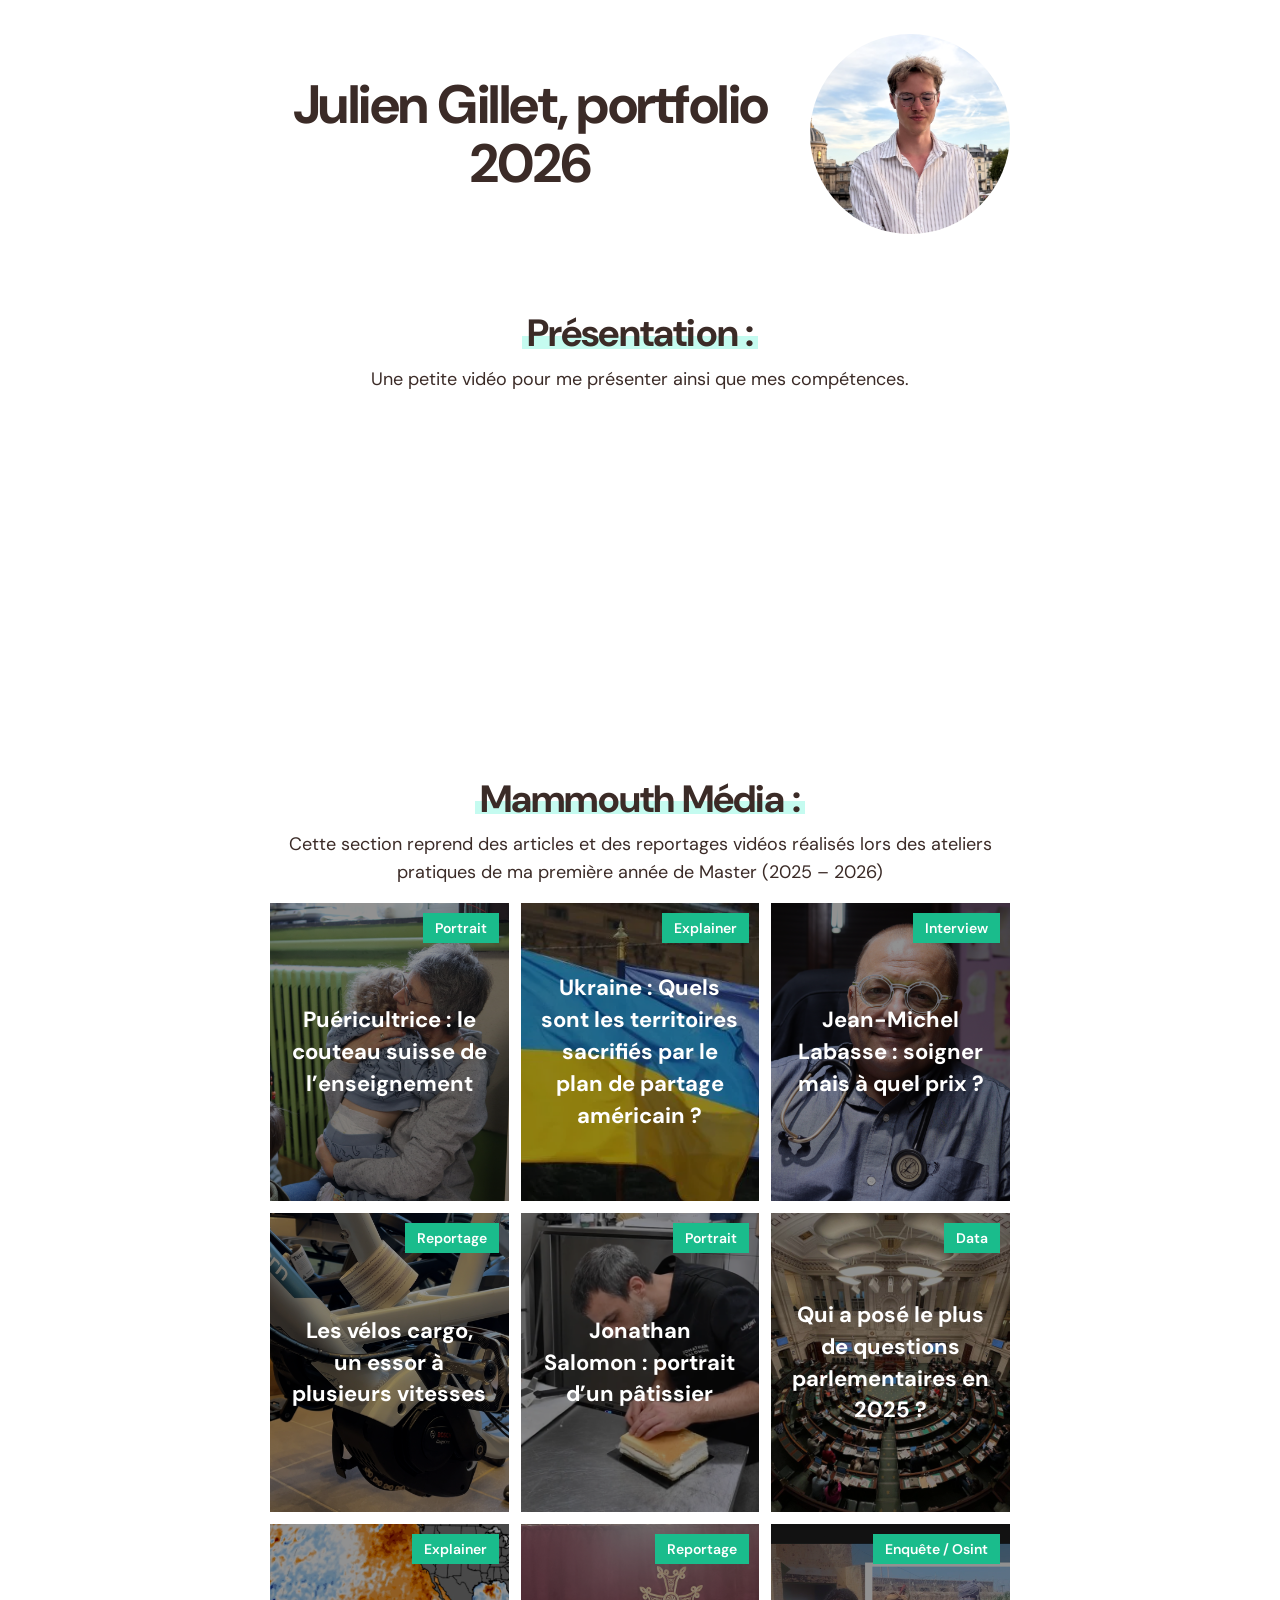
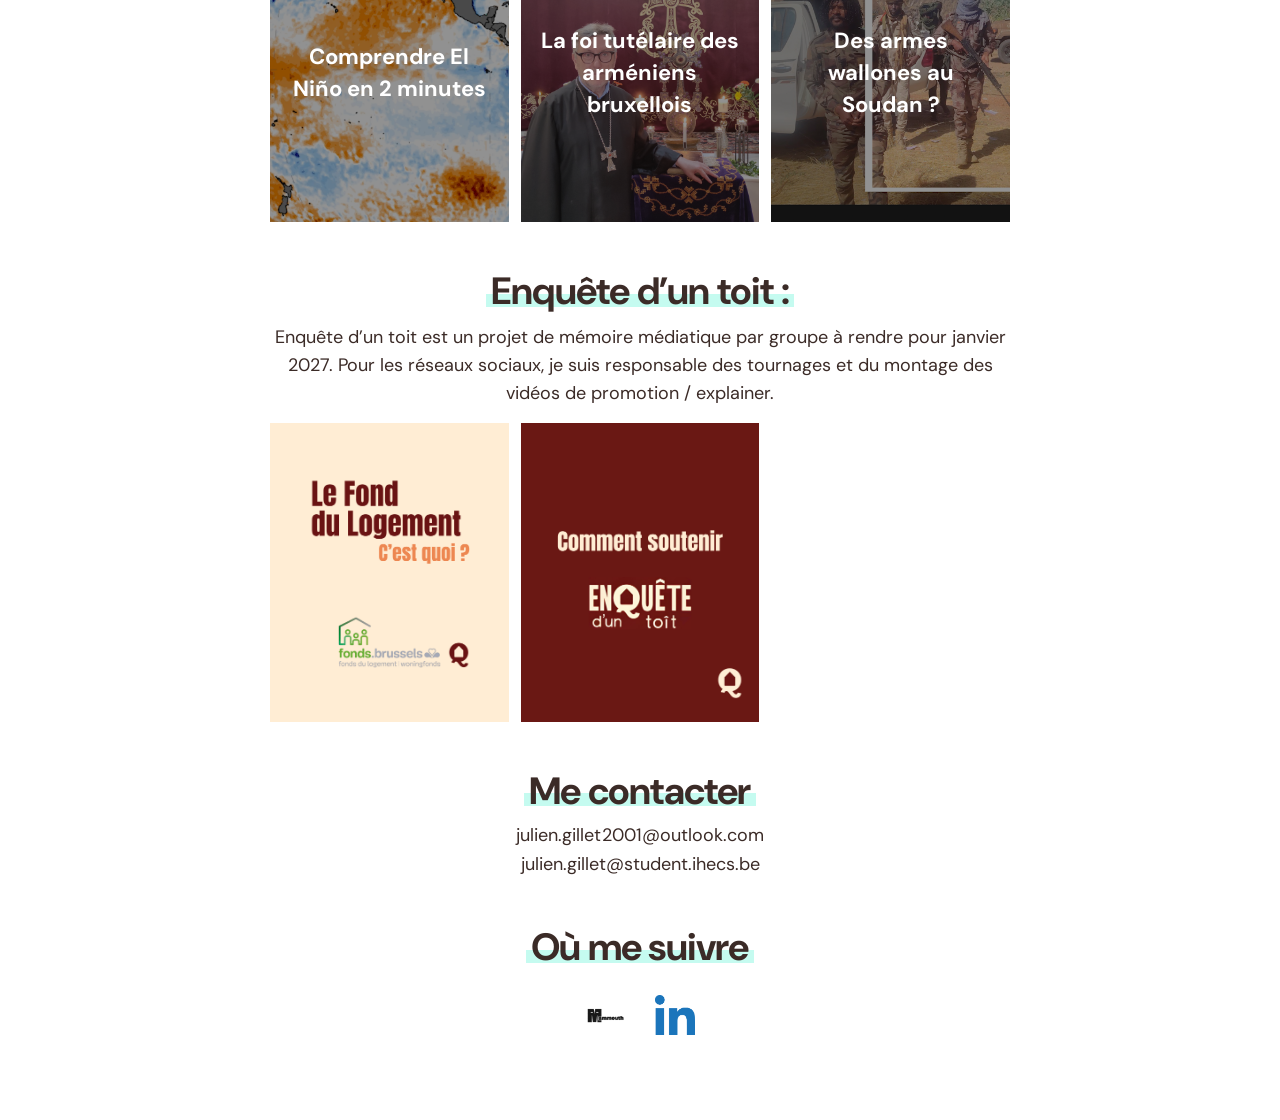
==== commit aaf20d30: "Update YouTube link with query parameters" ====
--- a/index.html
+++ b/index.html
@@ -489,7 +489,7 @@
 
         <a
           class="card"
-          href="https://youtu.be/4Po5CFa3hcI"
+          href="https://youtu.be/4Po5CFa3hcI?si=trDrygKAivM5BRti"
           target="_blank"
           rel="noopener noreferrer"
         >
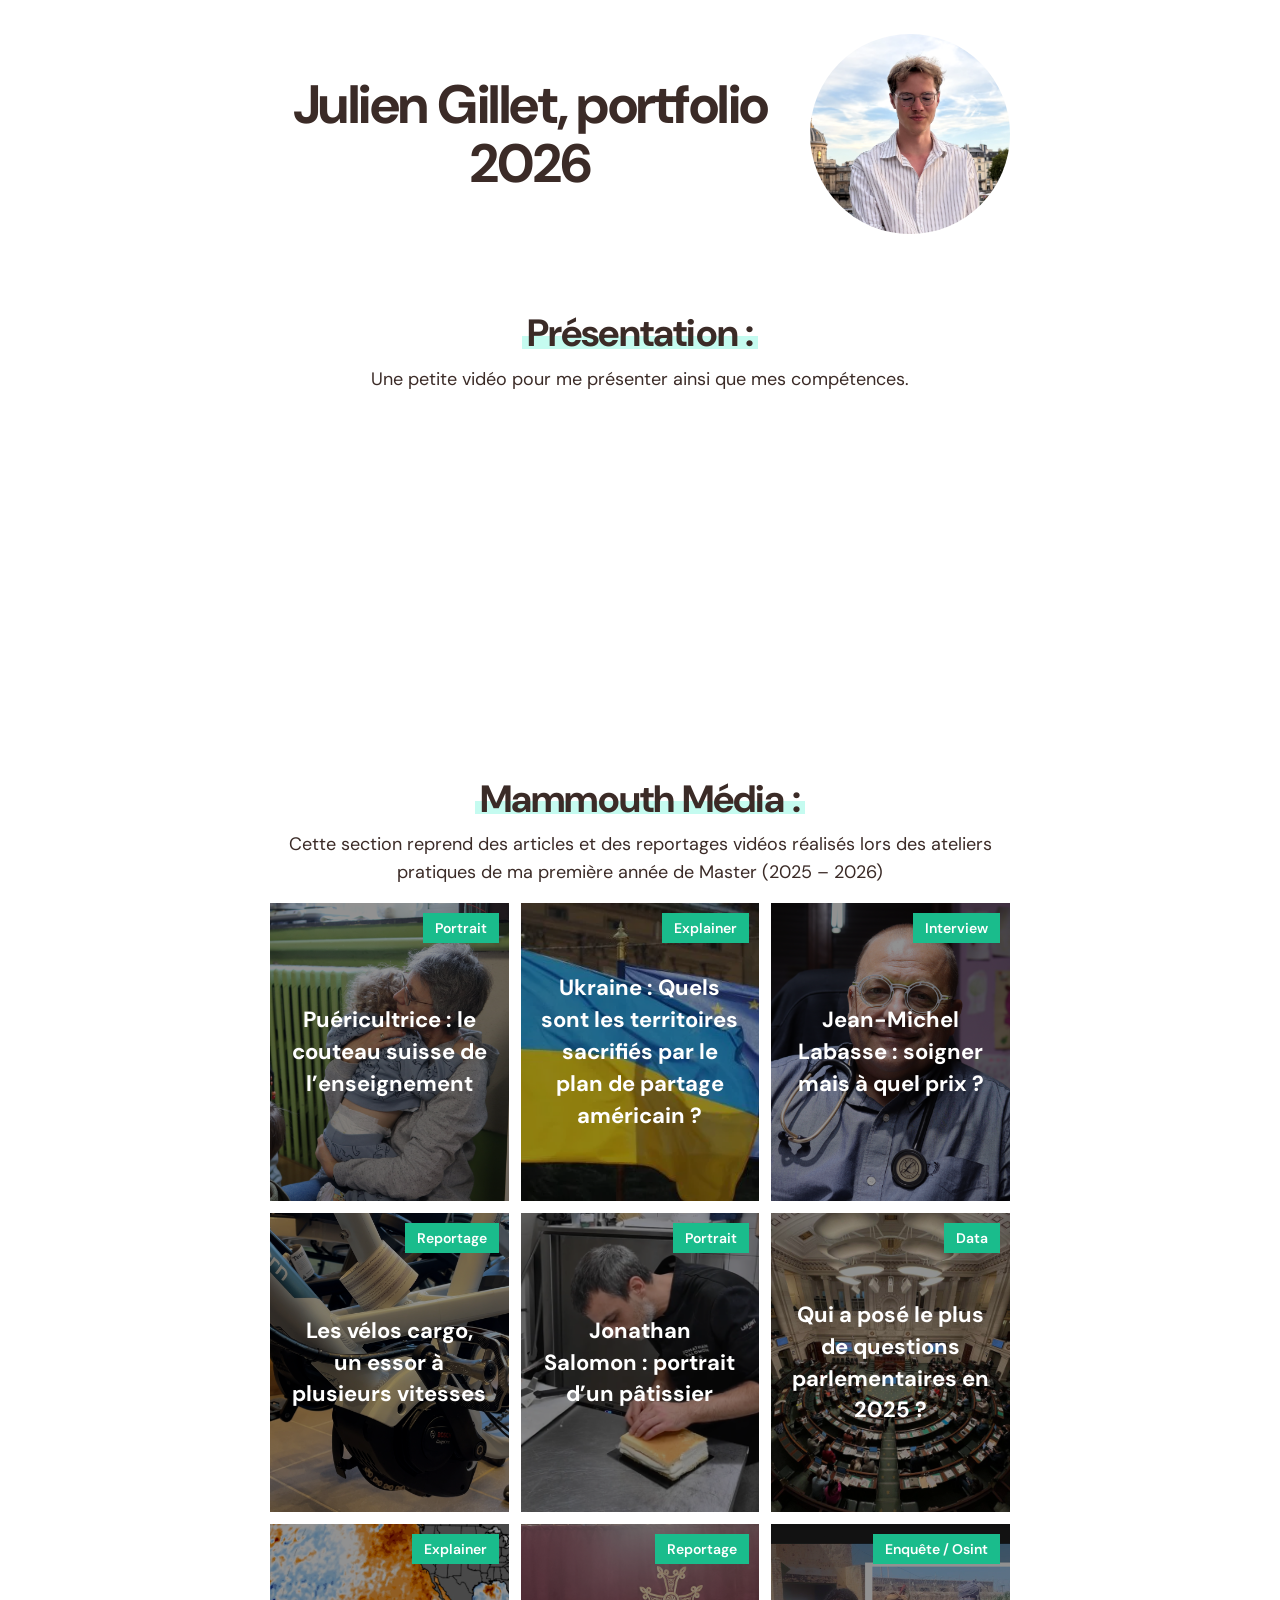
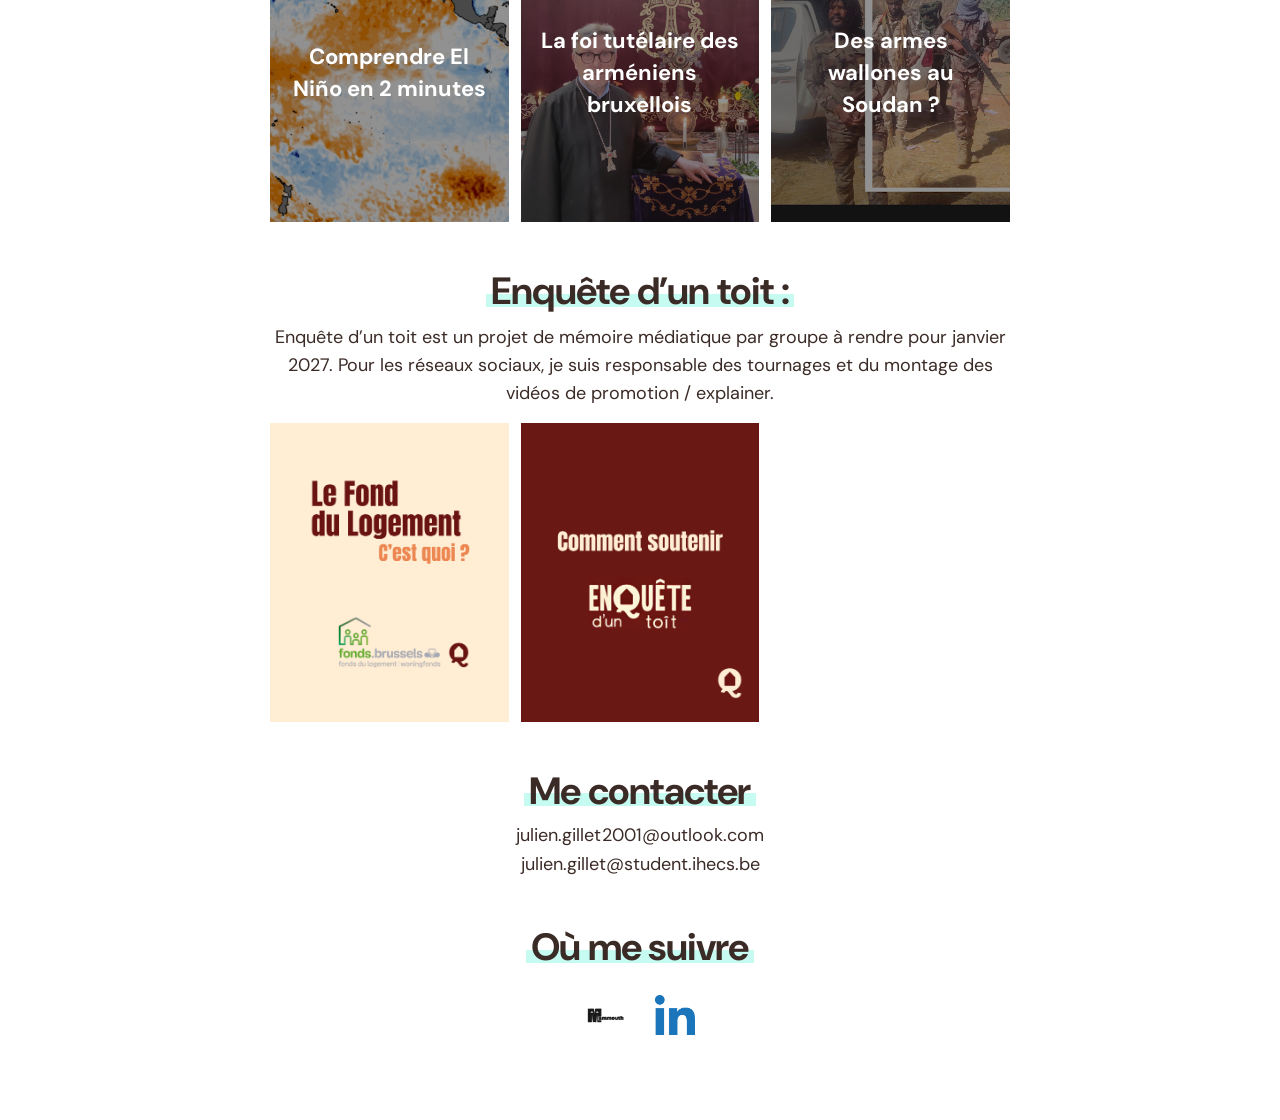
==== commit 09dc7871: "Add files via upload" ====
--- a/index.html
+++ b/index.html
@@ -679,4 +679,4 @@
 
 </body>
 
-</html>
+</html>
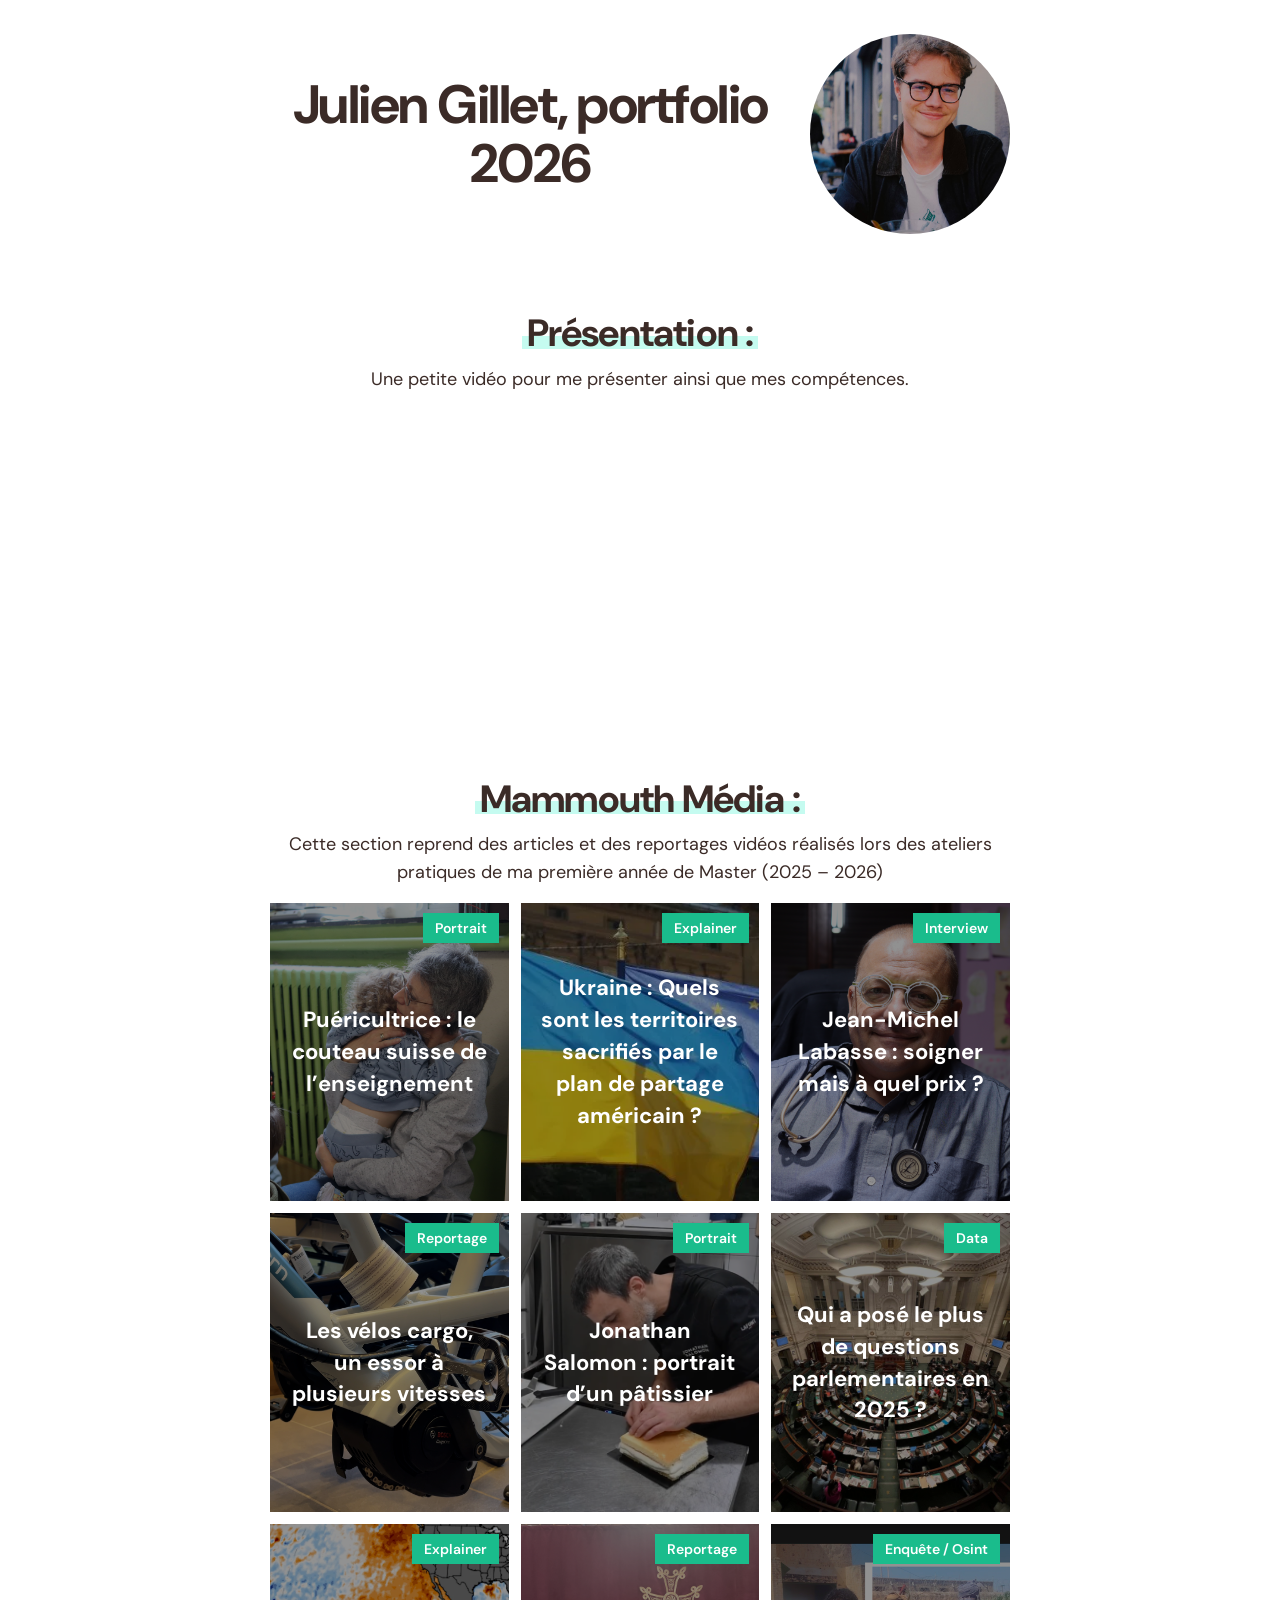
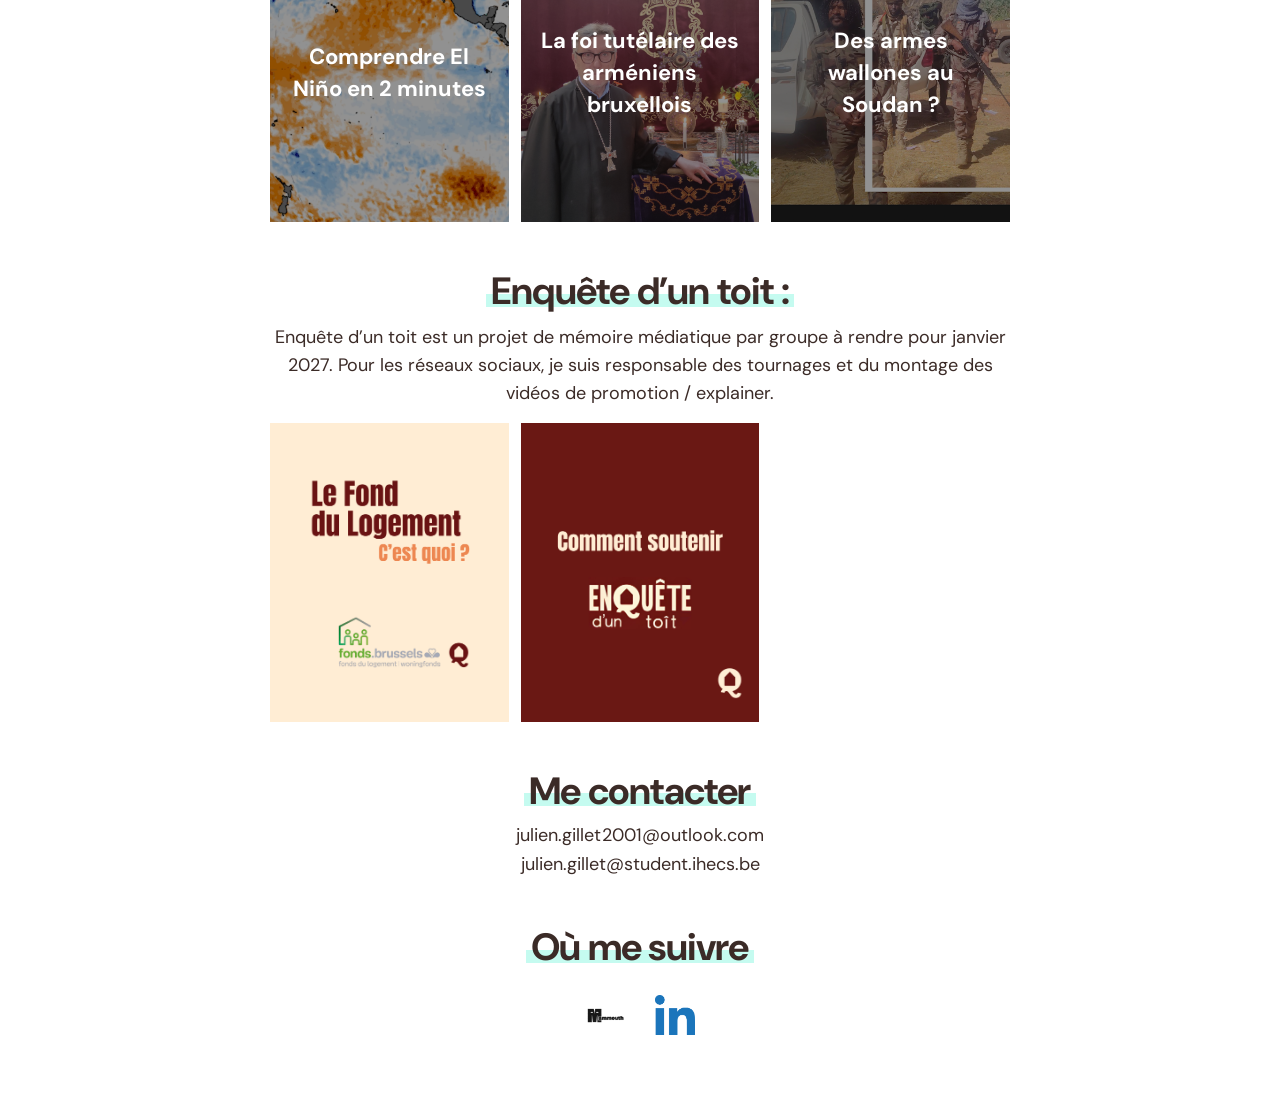
==== commit fcf48db5: "Add files via upload" ====
--- a/index.html
+++ b/index.html
@@ -57,7 +57,7 @@
         </h1>
 
         <img
-          src="images/JulienPdp.png"
+          src="images/photoPdp.JPG"
           alt="Julien Gillet"
           class="portrait"
         >
--- a/style.css
+++ b/style.css
@@ -1,120 +1,133 @@
-/* =========================================
-
-   JULIEN GILLET — PORTFOLIO
-
-   ========================================= */
+
+
+
+
+
+/* =========================================
+
+JULIEN GILLET — PORTFOLIO
+
+========================================= */
 
 :root {
 
-  --background: #ffffff;
-
-  --text: #3b2b27;
-
-  --card-gap: 12px;
-
-  --content-width: 740px;
+--background: #ffffff;
+
+--text: #3b2b27;
+
+--card-gap: 12px;
+
+--content-width: 740px;
 
 }
 
 * {
 
-  box-sizing: border-box;
+box-sizing: border-box;
 
 }
 
 html {
 
-  scroll-behavior: smooth;
+scroll-behavior: smooth;
 
 }
 
 body {
 
-  margin: 0;
-
-  background: var(--background);
-
-  color: var(--text);
-
-  font-family: "DM Sans", sans-serif;
-
-  -webkit-font-smoothing: antialiased;
+margin: 0;
+
+background: var(--background);
+
+color: var(--text);
+
+font-family: "DM Sans", sans-serif;
+
+-webkit-font-smoothing: antialiased;
 
 }
 
 .site {
 
-  width: min(var(--content-width), calc(100% - 40px));
-
-  margin: 0 auto;
-
-  padding-bottom: 80px;
-
-}
-
-/* =========================================
-
-   TITRE + PHOTO
-
-   ========================================= */
+width: min(var(--content-width), calc(100% - 40px));
+
+margin: 0 auto;
+
+padding-bottom: 80px;
+
+}
+
+/* =========================================
+
+TITRE + PHOTO
+
+========================================= */
 
 .hero-content {
 
-  display: flex;
-
-  align-items: center;
-
-  justify-content: center;
-
-  gap: 20px;
+display: flex;
+
+align-items: center;
+
+justify-content: center;
+
+gap: 20px;
 
 }
 
 .portrait {
 
-  width: 200px;
-
-  height: 200px;
-
-  object-fit: cover;
-
-  border-radius: 50%;
-
-  display: block;
-
-}
-
-/* =========================================
-
-   TITRE PRINCIPAL
-
-   ========================================= */
+width: 200px;
+
+height: 200px;
+
+object-fit: cover;
+
+aspect-ratio: 1 / 1;
+
+object-position: center;
+
+overflow: hidden;
+
+flex: 0 0 auto;
+
+border-radius: 50% !important;
+
+display: block;
+
+}
+
+/* =========================================
+
+TITRE PRINCIPAL
+
+========================================= */
 
 .hero {
 
-  text-align: center;
-
-  padding: 34px 0 78px;
+text-align: center;
+
+padding: 34px 0 78px;
 
 }
 
 .hero h1 {
 
-  position: relative;
-
-  display: inline-block;
-
-  margin: 0;
-
-  font-size: clamp(34px, 5vw, 54px);
-
-  line-height: 1.1;
-
-  font-weight: 700;
-
-  letter-spacing: -1.5px;
-
-  z-index: 1;
+position: relative;
+
+display: inline-block;
+
+margin: 0;
+
+font-size: clamp(34px, 5vw, 54px);
+
+line-height: 1.1;
+
+font-weight: 700;
+
+letter-spacing: -1.5px;
+
+z-index: 1;
 
 }
 
@@ -122,45 +135,45 @@
 
 .hero h1::after {
 
-  content: "";
-
-  position: absolute;
-
-  left: -5px;
-
-  right: -5px;
-
-  bottom: 7px;
-
-  height: 30%;
-
-  z-index: -1;
-
-}
-
-/* =========================================
-
-   TITRES H2
-
-   ========================================= */
+content: "";
+
+position: absolute;
+
+left: -5px;
+
+right: -5px;
+
+bottom: 7px;
+
+height: 30%;
+
+z-index: -1;
+
+}
+
+/* =========================================
+
+TITRES H2
+
+========================================= */
 
 .section h2 {
 
-  position: relative;
-
-  display: inline-block;
-
-  margin: 0 0 10px;
-
-  font-size: 38px;
-
-  line-height: 1.15;
-
-  font-weight: 700;
-
-  letter-spacing: -0.8px;
-
-  z-index: 1;
+position: relative;
+
+display: inline-block;
+
+margin: 0 0 10px;
+
+font-size: 38px;
+
+line-height: 1.15;
+
+font-weight: 700;
+
+letter-spacing: -0.8px;
+
+z-index: 1;
 
 }
 
@@ -168,139 +181,139 @@
 
 .section h2::after {
 
-  content: "";
-
-  position: absolute;
-
-  left: -5px;
-
-  right: -5px;
-
-  bottom: 7px;
-
-  height: 30%;
-
-  background: rgba(166, 249, 232, 0.65);
-
-  z-index: -1;
-
-}
-
-/* =========================================
-
-   SURIGNAGE ROUGE
-
-   ENQUÊTE D'UN TOIT
-
-   ========================================= */
+content: "";
+
+position: absolute;
+
+left: -5px;
+
+right: -5px;
+
+bottom: 7px;
+
+height: 30%;
+
+background: rgba(166, 249, 232, 0.65);
+
+z-index: -1;
+
+}
+
+/* =========================================
+
+SURIGNAGE ROUGE
+
+ENQUÊTE D'UN TOIT
+
+========================================= */
 
 .surlignage-rouge::after {
 
-  background: rgba(108, 21, 18, 0.65);
-
-}
-
-/* =========================================
-
-   SECTIONS
-
-   ========================================= */
+background: rgba(108, 21, 18, 0.65);
+
+}
+
+/* =========================================
+
+SECTIONS
+
+========================================= */
 
 .section {
 
-  text-align: center;
-
-  margin-bottom: 48px;
+text-align: center;
+
+margin-bottom: 48px;
 
 }
 
 .intro {
 
-  margin: 0 0 16px;
-
-  font-size: 18px;
-
-  line-height: 1.55;
-
-  font-weight: 400;
-
-}
-
-/* =========================================
-
-   VIDÉO
-
-   ========================================= */
+margin: 0 0 16px;
+
+font-size: 18px;
+
+line-height: 1.55;
+
+font-weight: 400;
+
+}
+
+/* =========================================
+
+VIDÉO
+
+========================================= */
 
 .video-section {
 
-  margin-bottom: 48px;
+margin-bottom: 48px;
 
 }
 
 .video-subtitle {
 
-  margin: 0 0 16px;
-
-  font-size: 18px;
-
-  line-height: 1.55;
-
-  font-weight: 400;
+margin: 0 0 16px;
+
+font-size: 18px;
+
+line-height: 1.55;
+
+font-weight: 400;
 
 }
 
 .video-player {
 
-  width: 100%;
-
-  overflow: hidden;
+width: 100%;
+
+overflow: hidden;
 
 }
 
 .video-player video {
 
-  display: block;
-
-  width: 100%;
-
-  height: auto;
-
-}
-
-/* =========================================
-
-   CARTES MAMMOUTH MEDIA
-
-   ========================================= */
+display: block;
+
+width: 100%;
+
+height: auto;
+
+}
+
+/* =========================================
+
+CARTES MAMMOUTH MEDIA
+
+========================================= */
 
 .cards-grid {
 
-  display: grid;
-
-  grid-template-columns: repeat(3, minmax(0, 1fr));
-
-  gap: var(--card-gap);
-
-  text-align: left;
+display: grid;
+
+grid-template-columns: repeat(3, minmax(0, 1fr));
+
+gap: var(--card-gap);
+
+text-align: left;
 
 }
 
 .card {
 
-  position: relative;
-
-  display: block;
-
-  aspect-ratio: 0.80;
-
-  overflow: hidden;
-
-  color: white;
-
-  text-decoration: none;
-
-  isolation: isolate;
+position: relative;
+
+display: block;
+
+aspect-ratio: 0.80;
+
+overflow: hidden;
+
+color: white;
+
+text-decoration: none;
+
+isolation: isolate;
 
 }
 
@@ -308,209 +321,209 @@
 
 .card img {
 
-  position: absolute;
-
-  inset: 0;
-
-  width: 100%;
-
-  height: 100%;
-
-  object-fit: cover;
-
-  display: block;
-
-  transition: transform 0.45s ease;
-
-}
-
-/* =========================================
-
-   CATÉGORIE
-
-   ========================================= */
+position: absolute;
+
+inset: 0;
+
+width: 100%;
+
+height: 100%;
+
+object-fit: cover;
+
+display: block;
+
+transition: transform 0.45s ease;
+
+}
+
+/* =========================================
+
+CATÉGORIE
+
+========================================= */
 
 .card-category {
 
-  position: absolute;
-
-  top: 10px;
-
-  right: 10px;
-
-  z-index: 4;
-
-  padding: 8px 12px;
-
-  background: #1abc8c;
-
-  color: white;
-
-  font-size: 14px;
-
-  font-weight: 600;
-
-  line-height: 1;
-
-  pointer-events: none;
-
-}
-
-/* =========================================
-
-   OVERLAY
-
-   ========================================= */
+position: absolute;
+
+top: 10px;
+
+right: 10px;
+
+z-index: 4;
+
+padding: 8px 12px;
+
+background: #1abc8c;
+
+color: white;
+
+font-size: 14px;
+
+font-weight: 600;
+
+line-height: 1;
+
+pointer-events: none;
+
+}
+
+/* =========================================
+
+OVERLAY
+
+========================================= */
 
 .card-overlay {
 
-  position: absolute;
-
-  inset: 0;
-
-  z-index: 1;
-
-  background: rgba(0, 0, 0, 0.43);
-
-  transition: background 0.4s ease;
-
-}
-
-/* =========================================
-
-   CONTENU DE LA CARTE
-
-   ========================================= */
+position: absolute;
+
+inset: 0;
+
+z-index: 1;
+
+background: rgba(0, 0, 0, 0.43);
+
+transition: background 0.4s ease;
+
+}
+
+/* =========================================
+
+CONTENU DE LA CARTE
+
+========================================= */
 
 .card-content {
 
-  position: absolute;
-
-  inset: 0;
-
-  z-index: 2;
-
-  width: 100%;
-
-  height: 100%;
-
-  display: flex;
-
-  align-items: center;
-
-  justify-content: center;
-
-  padding: 20px;
-
-  text-align: center;
-
-}
-
-/* =========================================
-
-   TITRE
-
-   ========================================= */
+position: absolute;
+
+inset: 0;
+
+z-index: 2;
+
+width: 100%;
+
+height: 100%;
+
+display: flex;
+
+align-items: center;
+
+justify-content: center;
+
+padding: 20px;
+
+text-align: center;
+
+}
+
+/* =========================================
+
+TITRE
+
+========================================= */
 
 .card-title {
 
-  display: block;
-
-  font-size: clamp(17px, 2vw, 22px);
-
-  line-height: 1.45;
-
-  font-weight: 700;
-
-  opacity: 1;
-
-  transition:
-
-    opacity 0.3s ease,
-
-    transform 0.4s ease;
-
-}
-
-/* =========================================
-
-   CHAPEAU
-
-   ========================================= */
+display: block;
+
+font-size: clamp(17px, 2vw, 22px);
+
+line-height: 1.45;
+
+font-weight: 700;
+
+opacity: 1;
+
+transition:
+
+opacity 0.3s ease,
+
+transform 0.4s ease;
+
+}
+
+/* =========================================
+
+CHAPEAU
+
+========================================= */
 
 .card-chapeau {
 
-  position: absolute;
-
-  left: 50%;
-
-  top: 50%;
-
-  width: 85%;
-
-  transform: translate(-50%, -50%);
-
-  opacity: 0;
-
-  font-size: 14px;
-
-  line-height: 1.45;
-
-  font-weight: 400;
-
-  transition: opacity 0.35s ease;
-
-  pointer-events: none;
-
-}
-
-/* =========================================
-
-   DATE
-
-   ========================================= */
+position: absolute;
+
+left: 50%;
+
+top: 50%;
+
+width: 85%;
+
+transform: translate(-50%, -50%);
+
+opacity: 0;
+
+font-size: 14px;
+
+line-height: 1.45;
+
+font-weight: 400;
+
+transition: opacity 0.35s ease;
+
+pointer-events: none;
+
+}
+
+/* =========================================
+
+DATE
+
+========================================= */
 
 .card-date {
 
-  position: absolute;
-
-  left: 50%;
-
-  bottom: 16px;
-
-  transform: translateX(-50%);
-
-  width: 90%;
-
-  text-align: center;
-
-  font-size: 12px;
-
-  font-weight: 500;
-
-  opacity: 0;
-
-  transition: opacity 0.35s ease;
-
-  pointer-events: none;
-
-}
-
-/* =========================================
-
-   HOVER CARTES
-
-   ========================================= */
+position: absolute;
+
+left: 50%;
+
+bottom: 16px;
+
+transform: translateX(-50%);
+
+width: 90%;
+
+text-align: center;
+
+font-size: 12px;
+
+font-weight: 500;
+
+opacity: 0;
+
+transition: opacity 0.35s ease;
+
+pointer-events: none;
+
+}
+
+/* =========================================
+
+HOVER CARTES
+
+========================================= */
 
 .card:hover img {
 
-  transform: scale(1.045);
+transform: scale(1.045);
 
 }
 
 .card:hover .card-overlay {
 
-  background: rgba(0, 0, 0, 0.70);
+background: rgba(0, 0, 0, 0.70);
 
 }
 
@@ -518,9 +531,9 @@
 
 .card:hover .card-title {
 
-  opacity: 0;
-
-  transform: scale(0.95);
+opacity: 0;
+
+transform: scale(0.95);
 
 }
 
@@ -528,7 +541,7 @@
 
 .card:hover .card-chapeau {
 
-  opacity: 1;
+opacity: 1;
 
 }
 
@@ -536,91 +549,91 @@
 
 .card:hover .card-date {
 
-  opacity: 1;
-
-}
-
-/* =========================================
-
-   ENQUÊTE D'UN TOIT
-
-   ========================================= */
+opacity: 1;
+
+}
+
+/* =========================================
+
+ENQUÊTE D'UN TOIT
+
+========================================= */
 
 .enquete {
 
-  margin-top: 4px;
+margin-top: 4px;
 
 }
 
 .project-grid {
 
-  display: grid;
-
-  grid-template-columns: repeat(3, minmax(0, 1fr));
-
-  gap: var(--card-gap);
-
-  justify-content: center;
+display: grid;
+
+grid-template-columns: repeat(3, minmax(0, 1fr));
+
+gap: var(--card-gap);
+
+justify-content: center;
 
 }
 
 .project-card {
 
-  position: relative;
-
-  display: block;
-
-  aspect-ratio: 0.80;
-
-  overflow: hidden;
-
-  line-height: 0;
+position: relative;
+
+display: block;
+
+aspect-ratio: 0.80;
+
+overflow: hidden;
+
+line-height: 0;
 
 }
 
 .project-card img {
 
-  width: 100%;
-
-  height: 100%;
-
-  object-fit: cover;
-
-  display: block;
-
-  transition: transform 0.35s ease;
+width: 100%;
+
+height: 100%;
+
+object-fit: cover;
+
+display: block;
+
+transition: transform 0.35s ease;
 
 }
 
 .project-card:hover img {
 
-  transform: scale(1.025);
-
-}
-
-/* =========================================
-
-   CONTACT
-
-   ========================================= */
+transform: scale(1.025);
+
+}
+
+/* =========================================
+
+CONTACT
+
+========================================= */
 
 .contact {
 
-  margin-top: 8px;
-
-  margin-bottom: 0;
-
-  display: flex;
-
-  flex-direction: column;
-
-  align-items: center;
+margin-top: 8px;
+
+margin-bottom: 0;
+
+display: flex;
+
+flex-direction: column;
+
+align-items: center;
 
 }
 
 .contact h2 {
 
-  margin-bottom: 10px;
+margin-bottom: 10px;
 
 }
 
@@ -628,551 +641,745 @@
 
 .email {
 
-  display: block;
-
-  color: var(--text);
-
-  font-size: 18px;
-
-  text-decoration: none;
-
-  margin-bottom: 5px;
+display: block;
+
+color: var(--text);
+
+font-size: 18px;
+
+text-decoration: none;
+
+margin-bottom: 5px;
 
 }
 
 .email:hover {
 
-  text-decoration: underline;
-
-}
-
-/* =========================================
-
-   RÉSEAUX SOCIAUX
-
-   ========================================= */
+text-decoration: underline;
+
+}
+
+/* =========================================
+
+RÉSEAUX SOCIAUX
+
+========================================= */
 
 .follow-title {
 
-  margin-top: 45px !important;
+margin-top: 45px !important;
 
 }
 
 .social-links {
 
-  display: flex;
-
-  align-items: center;
-
-  justify-content: center;
-
-  gap: 20px;
-
-  margin-top: 10px;
+display: flex;
+
+align-items: center;
+
+justify-content: center;
+
+gap: 20px;
+
+margin-top: 10px;
 
 }
 
 .social-links a {
 
-  display: flex;
-
-  align-items: center;
-
-  justify-content: center;
-
-  width: 50px;
-
-  height: 50px;
-
-  background: transparent;
-
-  text-decoration: none;
+display: flex;
+
+align-items: center;
+
+justify-content: center;
+
+width: 50px;
+
+height: 50px;
+
+background: transparent;
+
+text-decoration: none;
 
 }
 
 .social-links img {
 
-  width: 40px;
-
-  height: 40px;
-
-  object-fit: contain;
-
-  display: block;
-
-  transition:
-
-    transform 0.25s ease,
-
-    opacity 0.25s ease;
+width: 40px;
+
+height: 40px;
+
+object-fit: contain;
+
+display: block;
+
+transition:
+
+transform 0.25s ease,
+
+opacity 0.25s ease;
 
 }
 
 .social-links a:hover img {
 
-  transform: scale(1.1);
-
-  opacity: 0.75;
-
-}
-
-/* =========================================
-
-   TABLETTE
-
-   ========================================= */
+transform: scale(1.1);
+
+opacity: 0.75;
+
+}
+
+/* =========================================
+
+TABLETTE
+
+========================================= */
 
 @media (max-width: 800px) {
 
-  .site {
-
-    width: min(100% - 32px, 620px);
-
-  }
-
-  .hero {
-
-    padding-top: 28px;
-
-    padding-bottom: 55px;
-
-  }
-
-  .hero-content {
-
-  gap: 12px;
+.site {
+
+width: min(100% - 32px, 620px);
+
+}
+
+.hero {
+
+padding-top: 28px;
+
+padding-bottom: 55px;
+
+}
+
+.hero-content {
+
+gap: 12px;
 
 }
 
 .portrait {
 
-  width: 65px;
-
-  height: 65px;
-
-}
-
-  .section h2 {
-
-    font-size: 32px;
-
-  }
-
-  .intro {
-
-    font-size: 17px;
-
-  }
-
-  .cards-grid {
-
-    grid-template-columns: repeat(2, 1fr);
-
-  }
-
-  .project-grid {
-
-    grid-template-columns: repeat(2, 1fr);
-
-  }
-
-}
-
-/* =========================================
-
-   TÉLÉPHONE
-
-   ========================================= */
+width: 65px;
+
+height: 65px;
+
+}
+
+.section h2 {
+
+font-size: 32px;
+
+}
+
+.intro {
+
+font-size: 17px;
+
+}
+
+.cards-grid {
+
+grid-template-columns: repeat(2, 1fr);
+
+}
+
+.project-grid {
+
+grid-template-columns: repeat(2, 1fr);
+
+}
+
+}
+
+/* =========================================
+
+TÉLÉPHONE
+
+========================================= */
 
 @media (max-width: 560px) {
 
-  .site {
-
-    width: calc(100% - 28px);
-
-    padding-bottom: 50px;
-
-  }
-
-  .hero {
-
-    padding: 24px 0 42px;
-
-  }
-
-  .hero h1 {
-
-    font-size: 34px;
-
-    letter-spacing: -1px;
-
-  }
-
-  .section {
-
-    margin-bottom: 42px;
-
-  }
-
-  .section h2 {
-
-    font-size: 29px;
-
-  }
-
-  .intro {
-
-    font-size: 16px;
-
-    line-height: 1.5;
-
-  }
-
-  /* CARTES */
-
-  .cards-grid {
-
-    grid-template-columns: 1fr;
-
-    gap: 10px;
-
-  }
-
-  .card {
-
-    aspect-ratio: 1 / 1.15;
-
-  }
-
-  .card-title {
-
-    width: 85%;
-
-    font-size: 21px;
-
-  }
-
-  /* CATÉGORIE PLUS PETITE SUR MOBILE */
-
-  .card-category {
-
-    top: 8px;
-
-    right: 8px;
-
-    padding: 7px 10px;
-
-    font-size: 12px;
-
-  }
-
-  /* ENQUÊTE */
-
-  .project-grid {
-
-    grid-template-columns: 1fr;
-
-  }
-
-  .project-card {
-
-    aspect-ratio: 0.80;
-
-  }
-
-  /* RÉSEAUX */
-
-  .social-links img {
-
-    width: 35px;
-
-    height: 35px;
-
-  }
-
-  .social-links a {
-
-    width: 45px;
-
-    height: 45px;
-
-  }
-
-}
-
-/* =========================================
-   ARTICLE — MEDECIN.HTML
-   Inspiration éditoriale : Mammouth Media
-   Styles limités à .article-page pour préserver l'accueil
+.site {
+
+width: calc(100% - 28px);
+
+padding-bottom: 50px;
+
+}
+
+.hero {
+
+padding: 24px 0 42px;
+
+}
+
+.hero h1 {
+
+font-size: 34px;
+
+letter-spacing: -1px;
+
+}
+
+.section {
+
+margin-bottom: 42px;
+
+}
+
+.section h2 {
+
+font-size: 29px;
+
+}
+
+.intro {
+
+font-size: 16px;
+
+line-height: 1.5;
+
+}
+
+/* CARTES */
+
+.cards-grid {
+
+grid-template-columns: 1fr;
+
+gap: 10px;
+
+}
+
+.card {
+
+aspect-ratio: 1 / 1.15;
+
+}
+
+.card-title {
+
+width: 85%;
+
+font-size: 21px;
+
+}
+
+/* CATÉGORIE PLUS PETITE SUR MOBILE */
+
+.card-category {
+
+top: 8px;
+
+right: 8px;
+
+padding: 7px 10px;
+
+font-size: 12px;
+
+}
+
+/* ENQUÊTE */
+
+.project-grid {
+
+grid-template-columns: 1fr;
+
+}
+
+.project-card {
+
+aspect-ratio: 0.80;
+
+}
+
+/* RÉSEAUX */
+
+.social-links img {
+
+width: 35px;
+
+height: 35px;
+
+}
+
+.social-links a {
+
+width: 45px;
+
+height: 45px;
+
+}
+
+}
+
+/* =========================================
+
+ARTICLE — MEDECIN.HTML
+
+Inspiration éditoriale : Mammouth Media
+
+Styles limités à .article-page pour préserver l'accueil
+
 ========================================= */
 
 .site.article-page {
-  --article-background: #ffffff;
-  --article-text: #222222;
-  --article-muted: #686868;
-  --article-accent: #1abc8c;
-  --article-reading-width: 760px;
-
-  width: min(1100px, calc(100% - 48px));
-  margin: 0 auto;
-  padding: 28px 0 80px;
-  color: var(--article-text);
-  background: var(--article-background);
+
+--article-background: #ffffff;
+
+--article-text: #222222;
+
+--article-muted: #686868;
+
+--article-accent: #1abc8c;
+
+--article-reading-width: 760px;
+
+width: min(1100px, calc(100% - 48px));
+
+margin: 0 auto;
+
+padding: 28px 0 80px;
+
+color: var(--article-text);
+
+background: var(--article-background);
+
 }
 
 .article-page .back-home {
-  display: inline-block;
-  margin-bottom: 35px;
-  color: var(--article-muted);
-  font-size: 14px;
-  font-weight: 500;
-  text-decoration: none;
-  transition: color 0.2s ease;
+
+display: inline-block;
+
+margin-bottom: 35px;
+
+color: var(--article-muted);
+
+font-size: 14px;
+
+font-weight: 500;
+
+text-decoration: none;
+
+transition: color 0.2s ease;
+
 }
 
 .article-page .back-home:hover {
-  color: var(--article-accent);
+
+color: var(--article-accent);
+
 }
 
 .article-page .article-header,
+
 .article-page .article-intro,
+
 .article-page .article-content {
-  max-width: var(--article-reading-width);
-  margin-right: auto;
-  margin-left: auto;
+
+max-width: var(--article-reading-width);
+
+margin-right: auto;
+
+margin-left: auto;
+
 }
 
 .article-page .article-header h1 {
-  margin: 0 0 24px;
-  color: #171717;
-  font-size: clamp(36px, 5.2vw, 58px);
-  font-weight: 700;
-  line-height: 1.08;
-  letter-spacing: -1.8px;
-  text-wrap: balance;
+
+margin: 0 0 24px;
+
+color: #171717;
+
+font-size: clamp(36px, 5.2vw, 58px);
+
+font-weight: 700;
+
+line-height: 1.08;
+
+letter-spacing: -1.8px;
+
+text-wrap: balance;
+
 }
 
 .article-page .article-meta {
-  display: flex;
-  flex-wrap: wrap;
-  align-items: center;
-  gap: 10px;
-  margin-bottom: 28px;
-  color: var(--article-muted);
-  font-size: 14px;
-  line-height: 1.5;
+
+display: flex;
+
+flex-wrap: wrap;
+
+align-items: center;
+
+gap: 10px;
+
+margin-bottom: 28px;
+
+color: var(--article-muted);
+
+font-size: 14px;
+
+line-height: 1.5;
+
 }
 
 .article-page .article-meta span:first-child {
-  color: #222222;
-  font-weight: 600;
+
+color: #222222;
+
+font-weight: 600;
+
 }
 
 .article-page .meta-separator {
-  color: #b8b8b8;
+
+color: #b8b8b8;
+
 }
 
 .article-page .article-intro {
-  margin-bottom: 34px;
-  padding-left: 20px;
-  border-left: 4px solid var(--article-accent);
+
+margin-bottom: 34px;
+
+padding-left: 20px;
+
+border-left: 4px solid var(--article-accent);
+
 }
 
 .article-page .article-intro p {
-  margin: 0;
-  color: #383838;
-  font-size: clamp(18px, 2vw, 21px);
-  font-weight: 500;
-  line-height: 1.6;
+
+margin: 0;
+
+color: #383838;
+
+font-size: clamp(18px, 2vw, 21px);
+
+font-weight: 500;
+
+line-height: 1.6;
+
 }
 
 .article-page .article-hero-image {
-  width: 100%;
-  margin: 0 auto 48px;
+
+width: 100%;
+
+margin: 0 auto 48px;
+
 }
 
 .article-page .article-hero-image img {
-  display: block;
-  width: 100%;
-  max-height: 650px;
-  object-fit: cover;
-  object-position: center;
+
+display: block;
+
+width: 100%;
+
+max-height: 650px;
+
+object-fit: cover;
+
+object-position: center;
+
 }
 
 .article-page .article-content p {
-  margin: 0 0 24px;
-  color: #303030;
-  font-size: 18px;
-  font-weight: 400;
-  line-height: 1.85;
-  overflow-wrap: break-word;
+
+margin: 0 0 24px;
+
+color: #303030;
+
+font-size: 18px;
+
+font-weight: 400;
+
+line-height: 1.85;
+
+overflow-wrap: break-word;
+
 }
 
 .article-page .article-content h2 {
-  margin: 48px 0 20px;
-  color: #191919;
-  font-size: clamp(25px, 3vw, 34px);
-  font-weight: 700;
-  line-height: 1.22;
-  letter-spacing: -0.7px;
-  text-wrap: balance;
+
+margin: 48px 0 20px;
+
+color: #191919;
+
+font-size: clamp(25px, 3vw, 34px);
+
+font-weight: 700;
+
+line-height: 1.22;
+
+letter-spacing: -0.7px;
+
+text-wrap: balance;
+
 }
 
 .article-page .article-content h2:first-child {
-  margin-top: 0;
+
+margin-top: 0;
+
 }
 
 .article-page .article-content blockquote {
-  position: relative;
-  margin: 42px 0;
-  padding: 24px 28px;
-  border-left: 5px solid var(--article-accent);
-  background: #f5f7f6;
-  color: #222222;
-  font-size: clamp(22px, 3vw, 29px);
-  font-weight: 600;
-  line-height: 1.45;
-  letter-spacing: -0.4px;
+
+position: relative;
+
+margin: 42px 0;
+
+padding: 24px 28px;
+
+border-left: 5px solid var(--article-accent);
+
+background: #f5f7f6;
+
+color: #222222;
+
+font-size: clamp(22px, 3vw, 29px);
+
+font-weight: 600;
+
+line-height: 1.45;
+
+letter-spacing: -0.4px;
+
 }
 
 .article-page .article-image {
-  width: 100%;
-  margin: 38px 0 42px;
+
+width: 100%;
+
+margin: 38px 0 42px;
+
 }
 
 .article-page .article-image img {
-  display: block;
-  width: 100%;
-  height: auto;
-  max-height: 600px;
-  object-fit: cover;
+
+display: block;
+
+width: 100%;
+
+height: auto;
+
+max-height: 600px;
+
+object-fit: cover;
+
 }
 
 .article-page .article-content .article-signature {
-  margin-top: 45px;
-  padding-top: 20px;
-  border-top: 1px solid #e4e4e4;
-  color: var(--article-muted);
-  font-size: 14px;
-  font-style: italic;
-  line-height: 1.6;
+
+margin-top: 45px;
+
+padding-top: 20px;
+
+border-top: 1px solid #e4e4e4;
+
+color: var(--article-muted);
+
+font-size: 14px;
+
+font-style: italic;
+
+line-height: 1.6;
+
 }
 
 .article-page .article-footer {
-  max-width: var(--article-reading-width);
-  margin: 48px auto 0;
-  padding-top: 20px;
-  border-top: 1px solid #e8e8e8;
+
+max-width: var(--article-reading-width);
+
+margin: 48px auto 0;
+
+padding-top: 20px;
+
+border-top: 1px solid #e8e8e8;
+
 }
 
 .article-page .article-footer .back-home {
-  margin-bottom: 0;
+
+margin-bottom: 0;
+
 }
 
 @media (max-width: 800px) {
-  .site.article-page {
-    width: calc(100% - 40px);
-    padding-top: 22px;
-  }
-
-  .article-page .article-header h1 {
-    letter-spacing: -1.2px;
-  }
-
-  .article-page .article-hero-image {
-    margin-bottom: 36px;
-  }
-
-  .article-page .article-content p {
-    font-size: 17px;
-    line-height: 1.8;
-  }
-
-  .article-page .article-content h2 {
-    margin-top: 40px;
-  }
+
+.site.article-page {
+
+width: calc(100% - 40px);
+
+padding-top: 22px;
+
+}
+
+.article-page .article-header h1 {
+
+letter-spacing: -1.2px;
+
+}
+
+.article-page .article-hero-image {
+
+margin-bottom: 36px;
+
+}
+
+.article-page .article-content p {
+
+font-size: 17px;
+
+line-height: 1.8;
+
+}
+
+.article-page .article-content h2 {
+
+margin-top: 40px;
+
+}
+
 }
 
 @media (max-width: 560px) {
-  .site.article-page {
-    width: calc(100% - 32px);
-    padding: 18px 0 45px;
-  }
-
-  .article-page .back-home {
-    margin-bottom: 26px;
-    font-size: 13px;
-  }
-
-  .article-page .article-header h1 {
-    margin-bottom: 18px;
-    font-size: 35px;
-    line-height: 1.1;
-    letter-spacing: -1px;
-  }
-
-  .article-page .article-meta {
-    gap: 8px;
-    margin-bottom: 24px;
-    font-size: 13px;
-  }
-
-  .article-page .article-intro {
-    margin-bottom: 25px;
-    padding-left: 14px;
-  }
-
-  .article-page .article-intro p {
-    font-size: 17px;
-    line-height: 1.6;
-  }
-
-  .article-page .article-hero-image {
-    margin-bottom: 30px;
-  }
-
-  .article-page .article-hero-image img {
-    max-height: 420px;
-  }
-
-  .article-page .article-content p {
-    margin-bottom: 20px;
-    font-size: 16px;
-    line-height: 1.8;
-  }
-
-  .article-page .article-content h2 {
-    margin: 36px 0 16px;
-    font-size: 26px;
-    line-height: 1.25;
-    letter-spacing: -0.4px;
-  }
-
-  .article-page .article-content blockquote {
-    margin: 32px 0;
-    padding: 19px 18px;
-    font-size: 22px;
-  }
-
-  .article-page .article-image {
-    margin: 30px 0;
-  }
-
-  .article-page .article-content .article-signature {
-    margin-top: 35px;
-    padding-top: 17px;
-  }
-
-  .article-page .article-footer {
-    margin-top: 35px;
-  }
+
+.site.article-page {
+
+width: calc(100% - 32px);
+
+padding: 18px 0 45px;
+
+}
+
+.article-page .back-home {
+
+margin-bottom: 26px;
+
+font-size: 13px;
+
+}
+
+.article-page .article-header h1 {
+
+margin-bottom: 18px;
+
+font-size: 35px;
+
+line-height: 1.1;
+
+letter-spacing: -1px;
+
+}
+
+.article-page .article-meta {
+
+gap: 8px;
+
+margin-bottom: 24px;
+
+font-size: 13px;
+
+}
+
+.article-page .article-intro {
+
+margin-bottom: 25px;
+
+padding-left: 14px;
+
+}
+
+.article-page .article-intro p {
+
+font-size: 17px;
+
+line-height: 1.6;
+
+}
+
+.article-page .article-hero-image {
+
+margin-bottom: 30px;
+
+}
+
+.article-page .article-hero-image img {
+
+max-height: 420px;
+
+}
+
+.article-page .article-content p {
+
+margin-bottom: 20px;
+
+font-size: 16px;
+
+line-height: 1.8;
+
+}
+
+.article-page .article-content h2 {
+
+margin: 36px 0 16px;
+
+font-size: 26px;
+
+line-height: 1.25;
+
+letter-spacing: -0.4px;
+
+}
+
+.article-page .article-content blockquote {
+
+margin: 32px 0;
+
+padding: 19px 18px;
+
+font-size: 22px;
+
+}
+
+.article-page .article-image {
+
+margin: 30px 0;
+
+}
+
+.article-page .article-content .article-signature {
+
+margin-top: 35px;
+
+padding-top: 17px;
+
+}
+
+.article-page .article-footer {
+
+margin-top: 35px;
+
+}
+
 }
 
 @media (prefers-reduced-motion: reduce) {
-  .article-page *,
-  .article-page *::before,
-  .article-page *::after {
-    transition-duration: 0.01ms !important;
-  }
-}
-
+
+.article-page *,
+
+.article-page *::before,
+
+.article-page *::after {
+
+transition-duration: 0.01ms !important;
+
+}
+
+}
+
+
+
+
+
